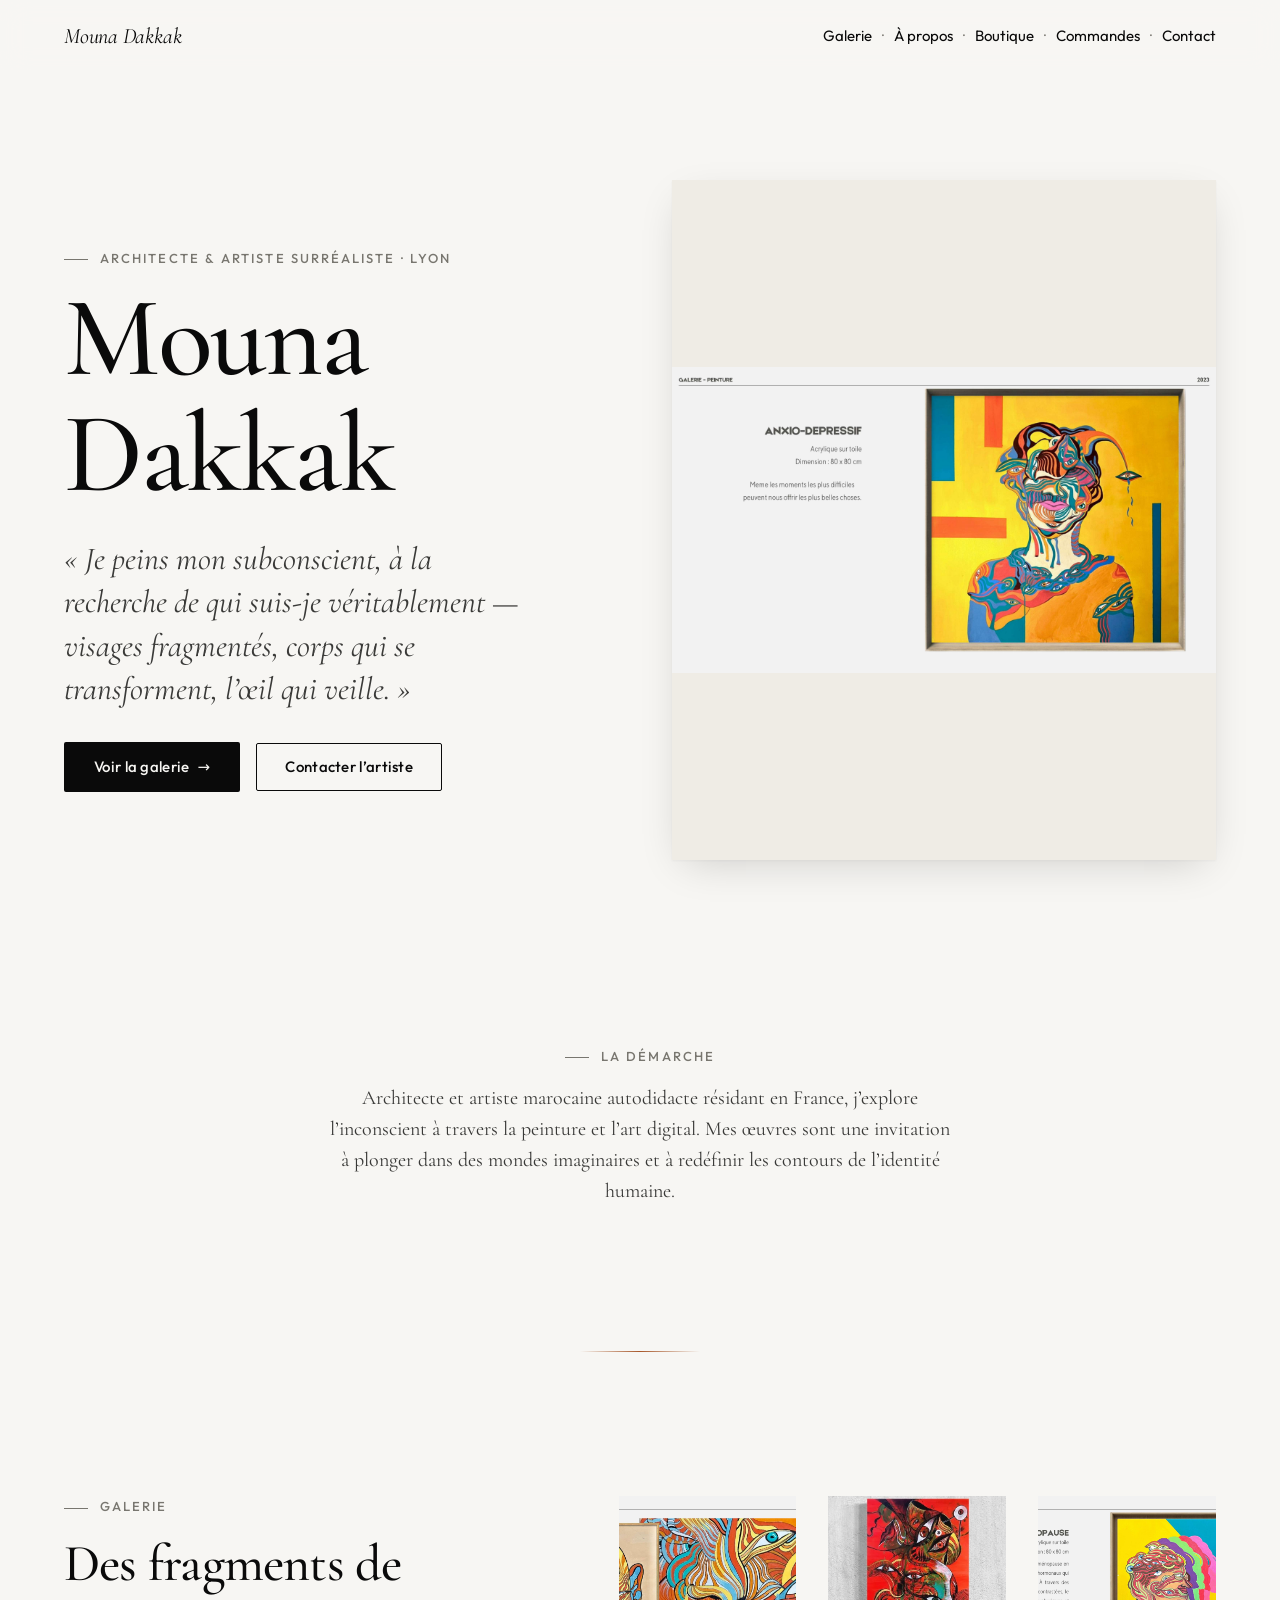
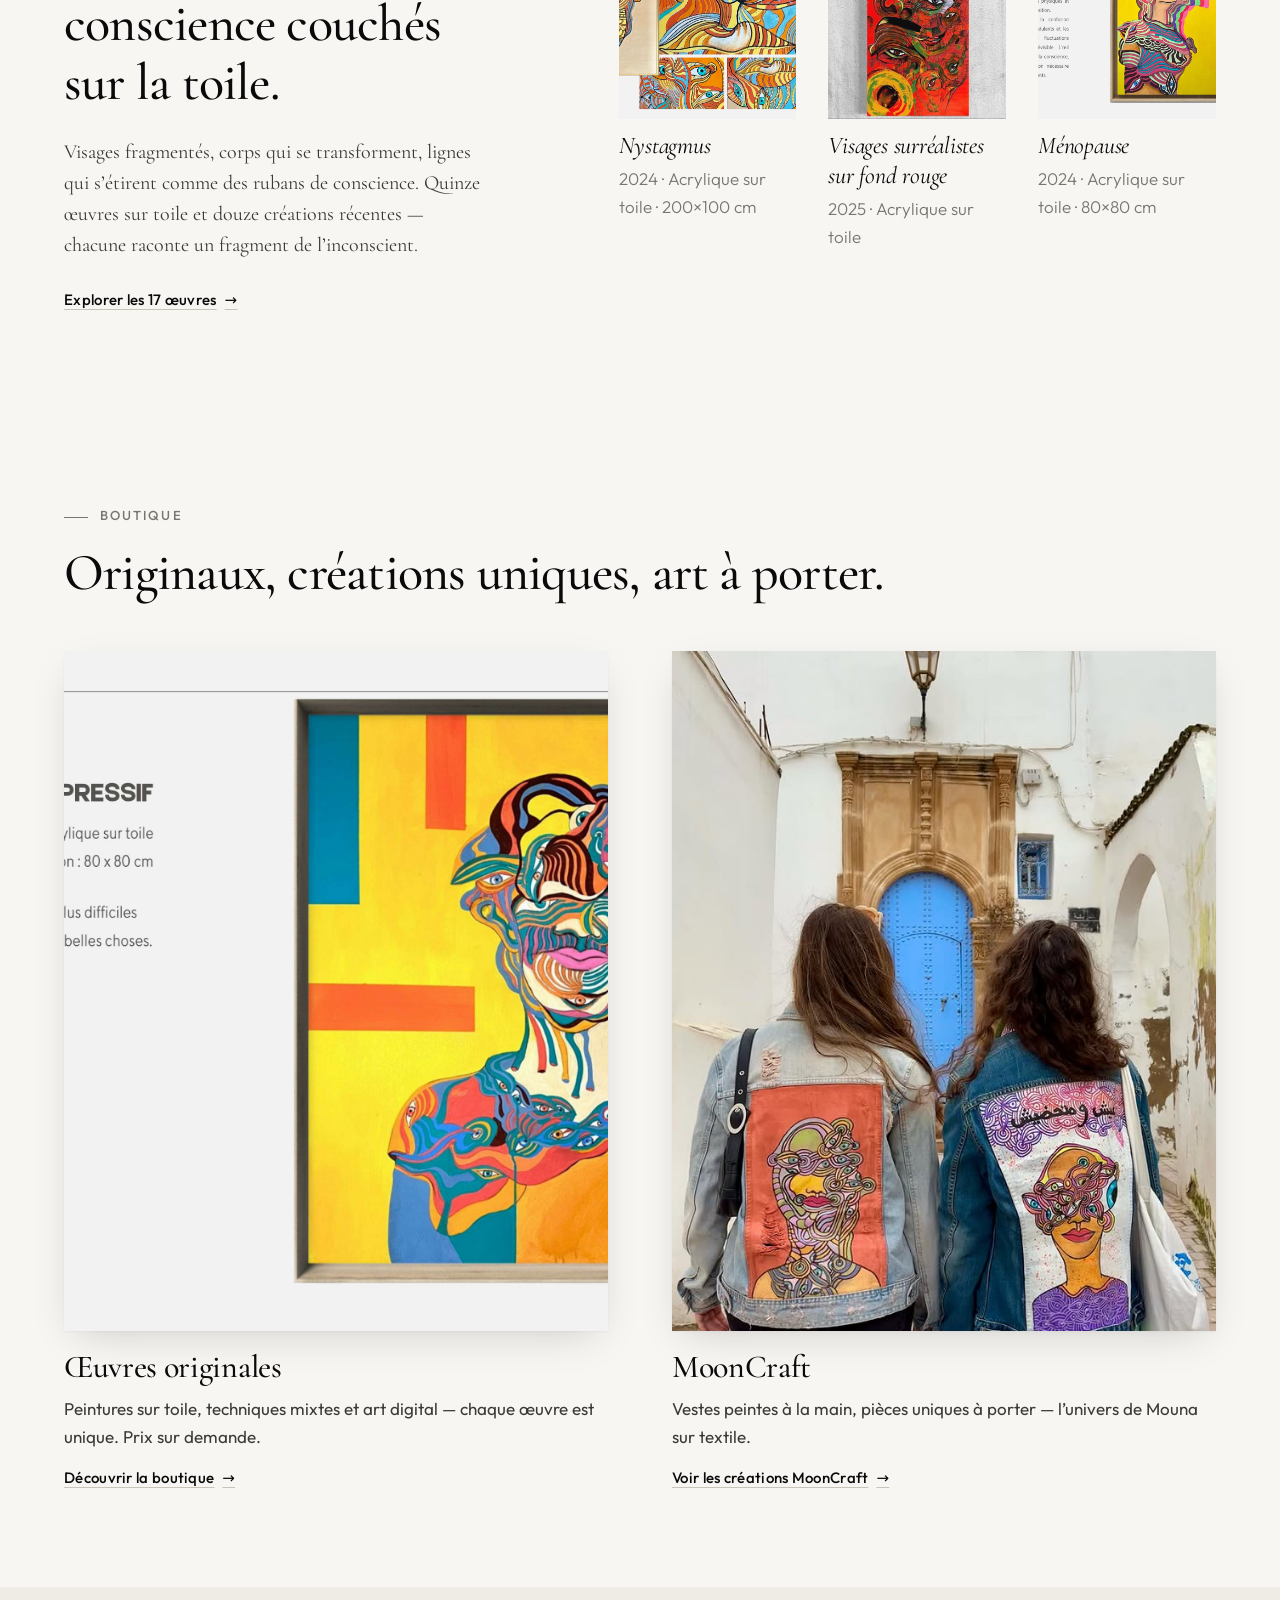
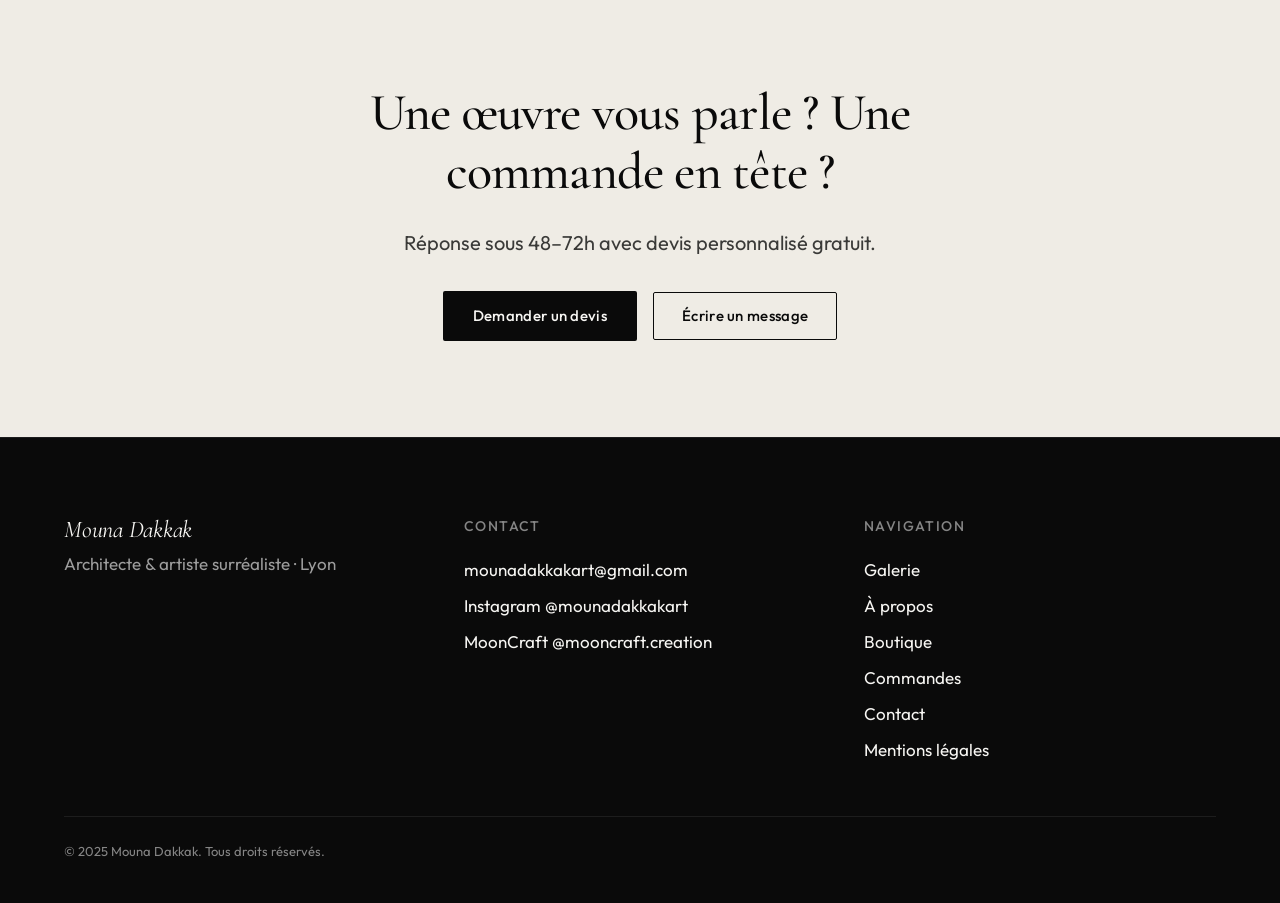
==== index.html @ 9ae45d08 "Publish Mouna Dakkak portfolio site (v2.1, QA-passed) Self-contained static site built by the agent " ====
<!DOCTYPE html>
<html lang="fr" class="js">
<head>
  <meta charset="UTF-8">
  <meta name="viewport" content="width=device-width, initial-scale=1.0">
  <title>Mouna Dakkak — Artiste Surréaliste | Portfolio Officiel</title>
  <meta name="description" content="Mouna Dakkak, architecte et artiste peintre surréaliste marocaine basée à Lyon. Œuvres sur toile, art digital, vestes peintes MoonCraft.">
  <link rel="canonical" href="https://mounadakkak.art/">
  <meta property="og:title" content="Mouna Dakkak — Artiste Surréaliste | Portfolio Officiel">
  <meta property="og:description" content="Architecte et artiste surréaliste. Peintures, art digital, vestes peintes à la main.">
  <meta property="og:image" content="https://mounadakkak.art/assets/img/img-002.jpg">
  <meta property="og:type" content="website">
  <meta name="twitter:card" content="summary_large_image">
  <link rel="preload" as="font" type="font/woff2" href="assets/fonts/cormorant-normal.woff2" crossorigin>
  <link rel="preload" as="font" type="font/woff2" href="assets/fonts/cormorant-italic.woff2" crossorigin>
  <link rel="preload" as="font" type="font/woff2" href="assets/fonts/outfit-normal.woff2" crossorigin>
  <link rel="icon" type="image/svg+xml" href="assets/img/favicon.svg">
  <link rel="stylesheet" href="assets/css/main.css">
  <script type="application/ld+json">
  {
    "@context": "https://schema.org",
    "@type": "Person",
    "name": "Mouna Dakkak",
    "alternateName": "منى دكاك",
    "jobTitle": "Architecte et artiste peintre surréaliste",
    "url": "https://mounadakkak.art",
    "email": "mounadakkakart@gmail.com",
    "image": "https://mounadakkak.art/assets/img/img-001.jpg",
    "sameAs": ["https://www.instagram.com/mounadakkakart/", "https://www.instagram.com/mooncraft.creation/"],
    "nationality": "Marocaine",
    "homeLocation": { "@type": "City", "name": "Lyon" }
  }
  </script>
</head>
<body>
  <a href="#main" class="skip-link">Aller au contenu principal</a>

  <header class="site-header" data-scrolled="false">
    <div class="header-inner">
      <div class="wordmark"><a href="index.html">Mouna Dakkak</a></div>
      <nav class="nav-desktop" aria-label="Principal">
        <ul>
          <li><a href="galerie.html">Galerie</a><span class="nav-sep">&middot;</span></li>
          <li><a href="a-propos.html">&Agrave; propos</a><span class="nav-sep">&middot;</span></li>
          <li><a href="boutique.html">Boutique</a><span class="nav-sep">&middot;</span></li>
          <li><a href="commandes.html">Commandes</a><span class="nav-sep">&middot;</span></li>
          <li><a href="contact.html">Contact</a></li>
        </ul>
      </nav>
      <button class="nav-toggle" aria-expanded="false" aria-controls="nav-mobile" aria-label="Menu de navigation">
        <span></span><span></span>
      </button>
    </div>
  </header>

  <div class="nav-mobile" id="nav-mobile" aria-hidden="true">
    <button class="nav-toggle nav-toggle--close" aria-expanded="true" aria-controls="nav-mobile" aria-label="Fermer le menu">
      <span></span><span></span>
    </button>
    <a href="galerie.html">Galerie</a>
    <a href="a-propos.html">&Agrave; propos</a>
    <a href="boutique.html">Boutique</a>
    <a href="commandes.html">Commandes</a>
    <a href="contact.html">Contact</a>
  </div>

  <main id="main">
    <!-- Hero -->
    <section class="page-hero hero-home" aria-labelledby="hero-title">
      <div class="page-hero__inner hero-split">
        <div data-reveal>
          <p class="eyebrow">Architecte &amp; artiste surr&eacute;aliste &middot; Lyon</p>
          <h1 class="h-display" id="hero-title">Mouna Dakkak</h1>
          <p class="lede">&laquo;&nbsp;Je peins mon subconscient, &agrave; la recherche de qui suis-je v&eacute;ritablement — visages fragment&eacute;s, corps qui se transforment, l&rsquo;&oelig;il qui veille.&nbsp;&raquo;</p>
          <div class="cta-row">
            <a href="galerie.html" class="btn btn--primary">Voir la galerie <span class="arrow">&rarr;</span></a>
            <a href="contact.html" class="btn btn--ghost">Contacter l&rsquo;artiste</a>
          </div>
        </div>
        <div data-reveal>
          <img src="assets/img/img-002.jpg" alt="Anxio-D&eacute;pressif, 2023, acrylique sur toile 80&times;80&nbsp;cm" class="page-hero__img" width="800" height="1000" fetchpriority="high">
        </div>
      </div>
    </section>

    <!-- Statement -->
    <section class="section section-centered text-center" aria-labelledby="statement-title" data-reveal>
      <p class="eyebrow">La d&eacute;marche</p>
      <p class="statement-text" id="statement-title">Architecte et artiste marocaine autodidacte r&eacute;sidant en France, j&rsquo;explore l&rsquo;inconscient &agrave; travers la peinture et l&rsquo;art digital. Mes &oelig;uvres sont une invitation &agrave; plonger dans des mondes imaginaires et &agrave; red&eacute;finir les contours de l&rsquo;identit&eacute; humaine.</p>
    </section>

    <hr class="rule--accent">

    <!-- Teaser Galerie -->
    <section class="section" aria-labelledby="teaser-title">
      <div class="section-inner teaser-gallery">
        <div data-reveal>
          <p class="eyebrow">Galerie</p>
          <h2 id="teaser-title">Des fragments de conscience couch&eacute;s sur la toile.</h2>
          <p class="mt-5 color-ink-soft" style="font-family:var(--font-serif);font-size:var(--fs-body-lg);line-height:1.55;">Visages fragment&eacute;s, corps qui se transforment, lignes qui s&rsquo;&eacute;tirent comme des rubans de conscience. Quinze &oelig;uvres sur toile et douze cr&eacute;ations r&eacute;centes — chacune raconte un fragment de l&rsquo;inconscient.</p>
          <p class="mt-5"><a href="galerie.html" class="btn btn--link">Explorer les 17 &oelig;uvres <span class="arrow">&rarr;</span></a></p>
        </div>
        <div data-reveal>
          <div class="grid-3">
            <figure class="artwork-card artwork-card--uniform">
              <a class="artwork-card__link" href="galerie.html?oeuvre=img-011" data-lightbox data-full="assets/img/img-011.jpg" data-title="Nystagmus" data-meta="2024 · Acrylique sur toile · 200×100 cm">
                <img src="assets/img/img-011.jpg" alt="Nystagmus, 2024, acrylique sur toile 200&times;100&nbsp;cm" width="800" height="400" loading="lazy" decoding="async">
              </a>
              <figcaption>
                <h3 class="artwork-card__title">Nystagmus</h3>
                <p class="artwork-card__meta">2024 &middot; Acrylique sur toile &middot; 200&times;100&nbsp;cm</p>
              </figcaption>
            </figure>
            <figure class="artwork-card artwork-card--uniform">
              <a class="artwork-card__link" href="galerie.html?oeuvre=ig-01" data-lightbox data-full="assets/img/ig-01.jpg" data-title="Visages surr&eacute;alistes sur fond rouge" data-meta="2025 · Acrylique sur toile">
                <img src="assets/img/ig-01.jpg" alt="Visages surr&eacute;alistes sur fond rouge, 2025, acrylique sur toile" width="800" height="1000" loading="lazy" decoding="async">
              </a>
              <figcaption>
                <h3 class="artwork-card__title">Visages surr&eacute;alistes sur fond rouge</h3>
                <p class="artwork-card__meta">2025 &middot; Acrylique sur toile</p>
              </figcaption>
            </figure>
            <figure class="artwork-card artwork-card--uniform">
              <a class="artwork-card__link" href="galerie.html?oeuvre=img-004" data-lightbox data-full="assets/img/img-004.jpg" data-title="M&eacute;nopause" data-meta="2024 · Acrylique sur toile · 80×80 cm">
                <img src="assets/img/img-004.jpg" alt="M&eacute;nopause, 2024, acrylique sur toile 80&times;80&nbsp;cm" width="800" height="1000" loading="lazy" decoding="async">
              </a>
              <figcaption>
                <h3 class="artwork-card__title">M&eacute;nopause</h3>
                <p class="artwork-card__meta">2024 &middot; Acrylique sur toile &middot; 80&times;80&nbsp;cm</p>
              </figcaption>
            </figure>
          </div>
        </div>
      </div>
    </section>

    <!-- Aperçu Boutique + MoonCraft -->
    <section class="section" aria-labelledby="apercu-title">
      <div class="section-inner">
        <p class="eyebrow" data-reveal>Boutique</p>
        <h2 id="apercu-title" class="mb-7" data-reveal>Originaux, cr&eacute;ations uniques, art &agrave; porter.</h2>
        <div class="apercu-grid" data-reveal>
          <div class="apercu-item">
            <img src="assets/img/img-002.jpg" alt="Anxio-D&eacute;pressif" width="800" height="1000" loading="lazy" decoding="async">
            <h3>&OElig;uvres originales</h3>
            <p>Peintures sur toile, techniques mixtes et art digital — chaque &oelig;uvre est unique. Prix sur demande.</p>
            <a href="boutique.html" class="btn btn--link">D&eacute;couvrir la boutique <span class="arrow">&rarr;</span></a>
          </div>
          <div class="apercu-item">
            <img src="assets/img/ig-11.jpg" alt="Cr&eacute;ation MoonCraft" width="800" height="1000" loading="lazy" decoding="async">
            <h3>MoonCraft</h3>
            <p>Vestes peintes &agrave; la main, pi&egrave;ces uniques &agrave; porter — l&rsquo;univers de Mouna sur textile.</p>
            <a href="boutique.html#mooncraft" class="btn btn--link">Voir les cr&eacute;ations MoonCraft <span class="arrow">&rarr;</span></a>
          </div>
        </div>
      </div>
    </section>

    <!-- Bloc contact / commande -->
    <section class="section section--alt text-center" aria-labelledby="cta-title" data-reveal>
      <div class="section-centered">
        <h2 id="cta-title">Une &oelig;uvre vous parle&nbsp;? Une commande en t&ecirc;te&nbsp;?</h2>
        <p class="mt-5" style="font-size:var(--fs-body-lg);color:var(--color-ink-soft);">R&eacute;ponse sous 48–72h avec devis personnalis&eacute; gratuit.</p>
        <div class="cta-row mt-6" style="justify-content:center;">
          <a href="commandes.html" class="btn btn--primary">Demander un devis</a>
          <a href="contact.html#form" class="btn btn--ghost">&Eacute;crire un message</a>
        </div>
      </div>
    </section>
  </main>

  <footer class="site-footer">
    <div class="footer-grid">
      <div class="footer-brand">
        <span class="wordmark">Mouna Dakkak</span>
        <p>Architecte &amp; artiste surr&eacute;aliste &middot; Lyon</p>
      </div>
      <div class="footer-contact">
        <h4>Contact</h4>
        <a href="mailto:mounadakkakart@gmail.com">mounadakkakart@gmail.com</a>
        <a href="https://www.instagram.com/mounadakkakart/" rel="noopener" target="_blank">Instagram @mounadakkakart</a>
        <a href="https://www.instagram.com/mooncraft.creation/" rel="noopener" target="_blank">MoonCraft @mooncraft.creation</a>
      </div>
      <div class="footer-nav">
        <h4>Navigation</h4>
        <a href="galerie.html">Galerie</a>
        <a href="a-propos.html">&Agrave; propos</a>
        <a href="boutique.html">Boutique</a>
        <a href="commandes.html">Commandes</a>
        <a href="contact.html">Contact</a>
        <a href="#">Mentions l&eacute;gales</a>
      </div>
    </div>
    <div class="footer-bottom">&copy; 2025 Mouna Dakkak. Tous droits r&eacute;serv&eacute;s.</div>
  </footer>

  <script src="assets/js/site.js"></script>
</body>
</html>
---- assets/css/main.css ----
/* ===== FONTS (self-hosted, zero CDN) ===== */
@font-face {
  font-family: "Cormorant Garamond";
  src: url("../fonts/cormorant-normal.woff2") format("woff2");
  font-weight: 400 600; font-style: normal; font-display: swap;
}
@font-face {
  font-family: "Cormorant Garamond";
  src: url("../fonts/cormorant-italic.woff2") format("woff2");
  font-weight: 400; font-style: italic; font-display: swap;
}
@font-face {
  font-family: "Outfit";
  src: url("../fonts/outfit-normal.woff2") format("woff2");
  font-weight: 300 500; font-style: normal; font-display: swap;
}

/* ===== DESIGN TOKENS ===== */
:root {
  /* Palette */
  --color-canvas: #f7f6f3;
  --color-canvas-deep: #efece5;
  --color-canvas-pure: #ffffff;
  --color-ink: #0a0a0a;
  --color-ink-soft: #3a3a38;
  --color-ink-muted: #78766f;
  --color-hairline: #e2dfd9;
  --color-hairline-strong: #c9c4b8;
  --color-accent: #a8582a;
  --color-accent-deep: #7a3d1a;
  --color-signal-eye: #1e3a5f;
  --color-error: #c1121f;
  --color-focus: #a8582a;

  /* Typography */
  --font-serif: "Cormorant Garamond", "Playfair Display", Georgia, "Times New Roman", serif;
  --font-sans: "Outfit", Inter, ui-sans-serif, system-ui, -apple-system, "Segoe UI", sans-serif;

  --fs-eyebrow: clamp(11px, 0.72vw + 9px, 13px);
  --fs-body: clamp(15px, 0.4vw + 14px, 17px);
  --fs-body-lg: clamp(17px, 0.6vw + 15px, 20px);
  --fs-h4: clamp(20px, 1vw + 16px, 24px);
  --fs-h3: clamp(24px, 1.4vw + 20px, 32px);
  --fs-h2: clamp(32px, 2.4vw + 22px, 52px);
  --fs-h1: clamp(44px, 5vw + 24px, 96px);
  --fs-display: clamp(56px, 7vw + 24px, 128px);

  /* Spacing (4pt scale) */
  --space-1: 4px;
  --space-2: 8px;
  --space-3: 12px;
  --space-4: 16px;
  --space-5: 24px;
  --space-6: 32px;
  --space-7: 48px;
  --space-8: 64px;
  --space-9: 96px;
  --space-10: 128px;
  --space-11: 160px;

  --gutter: clamp(20px, 5vw, 96px);
  --measure: 68ch;
  --grid-max: 1440px;

  /* Radii / shadows */
  --radius-none: 0;
  --radius-sm: 2px;
  --radius-pill: 999px;
  --shadow-frame: 0 1px 2px rgba(10,10,10,0.04), 0 12px 40px -12px rgba(10,10,10,0.18);
  --shadow-frame-deep: 0 2px 4px rgba(10,10,10,0.06), 0 32px 80px -20px rgba(10,10,10,0.28);
  --hairline: 1px solid var(--color-hairline);

  /* Motion */
  --motion-fast: 180ms cubic-bezier(0.4, 0, 0.2, 1);
  --motion-med: 320ms cubic-bezier(0.32, 0.72, 0.24, 1);
  --motion-slow: 720ms cubic-bezier(0.19, 1, 0.22, 1);

  /* Breakpoints (reference, used in @media) */
  --bp-sm: 480px;
  --bp-md: 720px;
  --bp-lg: 1024px;
  --bp-xl: 1280px;
  --bp-xxl: 1600px;
}

/* ===== RESET ===== */
*, *::before, *::after { box-sizing: border-box; margin: 0; padding: 0; }
html { scroll-behavior: smooth; -webkit-text-size-adjust: 100%; }
body {
  font-family: var(--font-sans);
  font-size: var(--fs-body);
  font-weight: 400;
  line-height: 1.65;
  color: var(--color-ink);
  background: var(--color-canvas);
  -webkit-font-smoothing: antialiased;
}
img { display: block; max-width: 100%; height: auto; background: var(--color-canvas-deep); }
a { color: inherit; text-decoration: none; }
ul, ol { list-style: none; }
button { font: inherit; color: inherit; cursor: pointer; border: none; background: none; }
input, textarea, select { font: inherit; color: inherit; }

/* ===== SKIP LINK ===== */
.skip-link {
  position: absolute; top: 0; left: 0; z-index: 10000;
  padding: 12px 20px; background: var(--color-ink); color: var(--color-canvas);
  font-family: var(--font-sans); font-size: var(--fs-body); font-weight: 500;
  border-radius: 0 0 var(--radius-sm) 0;
  transform: translateY(-100%); transition: transform var(--motion-fast);
}
.skip-link:focus { transform: translateY(0); outline: 2px solid var(--color-focus); outline-offset: 3px; }

/* ===== FOCUS ===== */
:focus-visible { outline: 2px solid var(--color-focus); outline-offset: 3px; }

/* ===== HEADER ===== */
.site-header {
  position: sticky; top: 0; z-index: 1000;
  height: 60px;
  background: rgba(247, 246, 243, 0.88);
  backdrop-filter: blur(14px) saturate(1.05);
  -webkit-backdrop-filter: blur(14px) saturate(1.05);
  transition: border-color var(--motion-fast);
}
.site-header[data-scrolled="true"] { border-bottom: 1px solid var(--color-hairline); }

.header-inner {
  display: flex; align-items: center; justify-content: space-between;
  height: 100%; max-width: var(--grid-max); margin: 0 auto; padding: 0 var(--gutter);
}
.wordmark {
  font-family: var(--font-serif); font-size: 22px; font-weight: 500; font-style: italic;
  letter-spacing: -0.01em; color: var(--color-ink); line-height: 1;
}
.wordmark a { color: inherit; text-decoration: none; }

/* Nav desktop */
.nav-desktop { display: none; }
.nav-desktop ul { display: flex; align-items: center; gap: 0; }
.nav-desktop li { display: flex; align-items: center; }
.nav-desktop a {
  font-family: var(--font-sans); font-size: 15px; font-weight: 400;
  color: var(--color-ink); text-decoration: none;
  padding: 4px 0; transition: all var(--motion-fast);
}
.nav-desktop a:hover { text-decoration: underline; text-decoration-thickness: 1px; text-underline-offset: 6px; }
.nav-desktop a[aria-current="page"] {
  text-decoration: underline; text-decoration-thickness: 1px;
  text-underline-offset: 6px; text-decoration-color: var(--color-accent);
}
.nav-sep {
  color: var(--color-ink-muted); font-size: 14px; margin: 0 10px;
  user-select: none; pointer-events: none;
}

/* Nav toggle (mobile) */
.nav-toggle {
  display: flex; flex-direction: column; justify-content: center; gap: 5px;
  width: 32px; height: 32px; padding: 0; z-index: 2001; position: relative;
}
.nav-toggle span {
  display: block; width: 20px; height: 1.5px; background: var(--color-ink);
  transition: transform var(--motion-med), opacity var(--motion-med);
  margin: 0 auto;
}
.nav-toggle[aria-expanded="true"] span:nth-child(1) { transform: translateY(6.5px) rotate(45deg); }
.nav-toggle[aria-expanded="true"] span:nth-child(2) { opacity: 0; }

/* Mobile drawer */
.nav-mobile {
  display: none; position: fixed; inset: 0; z-index: 2000;
  background: var(--color-canvas);
  flex-direction: column; justify-content: center; align-items: center; gap: 20px;
}
.nav-mobile.is-open { display: flex; }
.nav-mobile a {
  font-family: var(--font-serif); font-size: 32px; font-weight: 500;
  color: var(--color-ink); text-decoration: none;
}
.nav-mobile a[aria-current="page"] { text-decoration: underline; text-underline-offset: 10px; text-decoration-color: var(--color-accent); }
.nav-mobile .nav-toggle--close {
  position: absolute; top: 14px; right: var(--gutter);
}

/* ===== MAIN ===== */
main { display: block; }

/* ===== SECTION UTILITIES ===== */
.section { padding: var(--space-9) var(--gutter); }
.section--alt { background: var(--color-canvas-deep); }
.section-inner { max-width: var(--grid-max); margin: 0 auto; }
.section-centered { max-width: var(--measure); margin: 0 auto; text-align: center; }

/* ===== EYEBROW ===== */
.eyebrow {
  font-family: var(--font-sans); font-size: var(--fs-eyebrow); font-weight: 500;
  text-transform: uppercase; letter-spacing: 0.16em; color: var(--color-ink-muted);
  margin-bottom: var(--space-4);
}
.eyebrow::before {
  content: ""; display: inline-block; width: 24px; height: 0;
  border-top: 1px solid currentColor; margin-right: 12px; vertical-align: middle;
}

/* ===== HEADINGS ===== */
.h1, .page-hero h1 {
  font-family: var(--font-serif); font-weight: 500; font-size: var(--fs-h1);
  line-height: 1.05; letter-spacing: -0.02em; color: var(--color-ink);
}
.h2, h2 {
  font-family: var(--font-serif); font-weight: 500; font-size: var(--fs-h2);
  line-height: 1.15; letter-spacing: -0.015em; color: var(--color-ink);
}
.h3, h3 {
  font-family: var(--font-serif); font-weight: 500; font-size: var(--fs-h3);
  line-height: 1.25; letter-spacing: -0.01em; color: var(--color-ink);
}
.h4, h4 {
  font-family: var(--font-serif); font-weight: 500; font-size: var(--fs-h4);
  line-height: 1.25; color: var(--color-ink);
}
.lede {
  font-family: var(--font-serif); font-weight: 400; font-style: italic;
  font-size: var(--fs-h3); line-height: 1.35; color: var(--color-ink-soft);
  max-width: 34ch;
}

/* ===== BUTTONS ===== */
.btn {
  display: inline-flex; align-items: center; gap: 8px;
  font-family: var(--font-sans); font-size: 15px; font-weight: 500;
  letter-spacing: 0.02em; padding: 14px 28px; border-radius: var(--radius-sm);
  transition: all var(--motion-fast); text-decoration: none;
  cursor: pointer; line-height: 1.2;
}
.btn--primary {
  background: var(--color-ink); color: var(--color-canvas); border: 2px solid var(--color-ink);
}
.btn--primary:hover { background: var(--color-accent-deep); border-color: var(--color-accent-deep); }
.btn--primary:focus-visible { outline: 2px solid var(--color-focus); outline-offset: 3px; }

.btn--ghost {
  background: transparent; color: var(--color-ink); border: 1px solid var(--color-ink);
}
.btn--ghost:hover { background: var(--color-ink); color: var(--color-canvas); }

.btn--link {
  background: none; border: none; padding: 4px 0; letter-spacing: 0.02em;
  text-decoration: underline; text-decoration-thickness: 1px; text-underline-offset: 4px;
  text-decoration-color: var(--color-hairline-strong);
  transition: text-decoration-color var(--motion-fast);
}
.btn--link:hover { text-decoration-color: var(--color-ink); }
.btn--link .arrow { display: inline-block; transition: transform var(--motion-fast); }
.btn--link:hover .arrow { transform: translateX(3px); }

.cta-row { display: flex; flex-wrap: wrap; gap: var(--space-4); align-items: center; }

/* ===== HERO ===== */
.page-hero {
  padding: clamp(96px, 12vh, 200px) var(--gutter) clamp(80px, 10vh, 160px);
}
.page-hero__inner {
  max-width: var(--grid-max); margin: 0 auto;
}
.page-hero .eyebrow { margin-bottom: var(--space-3); }
.page-hero .lede { margin: var(--space-5) 0 var(--space-6); }
.page-hero__img {
  width: 100%; aspect-ratio: 4/5; object-fit: contain;
  background: var(--color-canvas-deep); box-shadow: var(--shadow-frame);
}

/* Hero home specific */
.hero-home .h-display {
  font-family: var(--font-serif); font-weight: 500; font-size: var(--fs-display);
  line-height: 1.02; letter-spacing: -0.02em; color: var(--color-ink);
}

/* ===== STATEMENT ===== */
.statement-text {
  font-family: var(--font-serif); font-size: var(--fs-body-lg); font-weight: 400;
  line-height: 1.55; color: var(--color-ink-soft);
}

/* ===== RULE ACCENT ===== */
.rule--accent {
  border: 0; height: 1px;
  background: linear-gradient(to right, transparent, var(--color-accent) 50%, transparent);
  max-width: 120px; margin: var(--space-7) auto;
}

/* ===== ARTWORK CARD ===== */
.artwork-card { break-inside: avoid; margin-bottom: var(--space-5); }
.artwork-card__link { display: block; overflow: hidden; }
.artwork-card img {
  width: 100%; height: auto; display: block;
  background: var(--color-canvas-deep);
  transition: transform var(--motion-med), box-shadow var(--motion-med);
}
.artwork-card__link:hover img,
.artwork-card__link:focus-visible img {
  transform: scale(1.015); box-shadow: var(--shadow-frame);
}
.artwork-card__title {
  font-family: var(--font-serif); font-size: var(--fs-h4); font-weight: 500; font-style: italic;
  color: var(--color-ink); margin-top: var(--space-3);
}
.artwork-card__meta {
  font-family: var(--font-sans); font-size: var(--fs-body); font-weight: 300;
  color: var(--color-ink-muted); margin-top: var(--space-1);
}

/* Card uniform ratio variant */
.artwork-card--uniform img { aspect-ratio: 4/5; object-fit: cover; }

/* Card with overlay caption */
.artwork-card__overlay-caption {
  position: absolute; bottom: 0; left: 0;
  font-family: var(--font-sans); font-size: 12px; color: var(--color-canvas);
  background: rgba(10,10,10,0.6); padding: 4px 8px;
}
.artwork-card__link { position: relative; }

/* ===== GRID LAYOUTS ===== */
.grid-2 { display: grid; grid-template-columns: 1fr; gap: var(--space-6); }
.grid-3 { display: grid; grid-template-columns: 1fr; gap: var(--space-6); }
.grid-4 { display: grid; grid-template-columns: 1fr; gap: var(--space-5); }

/* Masonry fallback (flex columns) */
.masonry { columns: 1; column-gap: clamp(16px, 2vw, 32px); }
.masonry .artwork-card { break-inside: avoid; }

/* ===== LIGHTBOX ===== */
.lightbox {
  display: none; position: fixed; inset: 0; z-index: 5000;
  background: rgba(10,10,10,0.94); backdrop-filter: blur(24px);
  -webkit-backdrop-filter: blur(24px);
  justify-content: center; align-items: center;
}
.lightbox.is-open { display: flex; }
.lightbox__media {
  max-width: min(92vw, 1400px); max-height: 88vh;
  box-shadow: var(--shadow-frame-deep); background: var(--color-canvas-pure);
  object-fit: contain;
}
.lightbox__close, .lightbox__prev, .lightbox__next {
  position: absolute; z-index: 5001;
  color: var(--color-canvas); font-size: 32px; font-weight: 300;
  width: 48px; height: 48px; display: flex; align-items: center; justify-content: center;
  cursor: pointer; transition: opacity var(--motion-fast);
}
.lightbox__close:hover, .lightbox__prev:hover, .lightbox__next:hover { opacity: 0.7; }
.lightbox__close { top: 20px; right: 20px; font-size: 36px; }
.lightbox__prev { left: 16px; top: 50%; transform: translateY(-50%); }
.lightbox__next { right: 16px; top: 50%; transform: translateY(-50%); }
.lightbox__caption {
  position: absolute; bottom: 24px; left: 50%; transform: translateX(-50%);
  text-align: center; color: var(--color-canvas);
}
.lightbox__caption-title {
  font-family: var(--font-serif); font-size: var(--fs-h4); font-style: italic; font-weight: 500;
}
.lightbox__caption-meta {
  font-family: var(--font-sans); font-size: var(--fs-body); font-weight: 300;
  color: rgba(255,255,255,0.6); margin-top: 4px;
}

/* ===== HEADER (DESKTOP) ===== */
@media (min-width: 720px) {
  .nav-toggle { display: none; }
  .nav-desktop { display: block; }
  .site-header { height: 72px; }
}

/* ===== RESPONSIVE GRIDS ===== */
@media (min-width: 560px) {
  .masonry { columns: 2; }
  .grid-2 { grid-template-columns: 1fr 1fr; }
  .grid-3 { grid-template-columns: 1fr 1fr; }
  .grid-4 { grid-template-columns: 1fr 1fr; }
}
@media (min-width: 900px) {
  .masonry { columns: 3; }
  .grid-3 { grid-template-columns: 1fr 1fr 1fr; }
  .grid-4 { grid-template-columns: 1fr 1fr 1fr; }
}
@media (min-width: 1280px) {
  .masonry { columns: 4; }
  .grid-4 { grid-template-columns: 1fr 1fr 1fr 1fr; }
}

/* ===== HERO LAYOUT DESKTOP ===== */
@media (min-width: 720px) {
  .hero-split {
    display: grid; grid-template-columns: 1fr 1fr; gap: var(--space-8);
    align-items: center;
  }
}
@media (min-width: 1024px) {
  .hero-split { grid-template-columns: 6fr 6fr; }
}

/* ===== PAGE HERO DESKTOP ===== */
.page-hero--split .page-hero__inner {
  display: grid; grid-template-columns: 1fr; gap: var(--space-8); align-items: center;
}
@media (min-width: 720px) {
  .page-hero--split .page-hero__inner { grid-template-columns: 1fr 1fr; }
}
@media (min-width: 1024px) {
  .page-hero--split .page-hero__inner { grid-template-columns: 5fr 7fr; }
}
.page-hero--split-reverse .page-hero__inner {
  display: grid; grid-template-columns: 1fr; gap: var(--space-8); align-items: center;
}
@media (min-width: 720px) {
  .page-hero--split-reverse .page-hero__inner { grid-template-columns: 1fr 1fr; }
}
@media (min-width: 1024px) {
  .page-hero--split-reverse .page-hero__inner { grid-template-columns: 7fr 5fr; }
}

/* ===== TWO-COLUMN SECTION ===== */
.two-col {
  display: grid; grid-template-columns: 1fr; gap: var(--space-8); align-items: start;
}
@media (min-width: 1024px) {
  .two-col { grid-template-columns: 1fr 1fr; }
  .two-col--asym { grid-template-columns: 5fr 7fr; }
}

/* ===== TEASER GALLERY ===== */
@media (min-width: 1024px) {
  .teaser-gallery { display: grid; grid-template-columns: 5fr 7fr; gap: var(--space-10); align-items: start; }
}

/* ===== FOOTER ===== */
.site-footer {
  background: var(--color-ink); color: var(--color-gallery-offwhite);
  border-top: 1px solid rgba(255,255,255,0.08);
  padding: 80px var(--gutter) 40px;
}
.footer-grid {
  display: grid; grid-template-columns: 1fr; gap: var(--space-7);
  max-width: var(--grid-max); margin: 0 auto;
}
@media (min-width: 720px) {
  .footer-grid { grid-template-columns: 1fr 1fr 1fr; }
}
.footer-brand .wordmark {
  font-family: var(--font-serif); font-size: 24px; font-weight: 500; font-style: italic;
  color: var(--color-canvas); display: block; margin-bottom: var(--space-2);
}
.footer-brand p { font-size: var(--fs-body); color: rgba(255,255,255,0.6); }
.footer-contact h4, .footer-nav h4 {
  font-family: var(--font-sans); font-size: 14px; font-weight: 500; text-transform: uppercase;
  letter-spacing: 0.1em; color: rgba(255,255,255,0.5); margin-bottom: var(--space-4);
}
.footer-contact a, .footer-nav a {
  display: block; color: var(--color-canvas); font-size: var(--fs-body);
  padding: 4px 0; transition: opacity var(--motion-fast);
}
.footer-contact a:hover, .footer-nav a:hover { opacity: 0.7; }
.footer-bottom {
  max-width: var(--grid-max); margin: var(--space-7) auto 0;
  padding-top: var(--space-5);
  border-top: 1px solid rgba(255,255,255,0.08);
  font-family: var(--font-sans); font-size: 13px; color: rgba(255,255,255,0.5);
}

/* ===== FORMS ===== */
.form { display: flex; flex-direction: column; gap: var(--space-5); }
.form-field { display: flex; flex-direction: column; gap: 6px; }
.form-field label {
  font-family: var(--font-sans); font-size: var(--fs-body); font-weight: 500; color: var(--color-ink);
}
.form-field label .required { color: var(--color-accent); }
.form-field input, .form-field textarea, .form-field select {
  background: var(--color-canvas-pure); border: 1px solid var(--color-hairline-strong);
  border-radius: var(--radius-sm); padding: 12px 14px;
  font-family: var(--font-sans); font-size: var(--fs-body); font-weight: 400;
  color: var(--color-ink); transition: border-color var(--motion-fast);
  width: 100%;
}
.form-field input:focus, .form-field textarea:focus, .form-field select:focus {
  outline: none; border-color: var(--color-ink);
  box-shadow: 0 0 0 2px rgba(168,88,42,0.25);
}
.form-field textarea { min-height: 160px; resize: vertical; }
.form-field [aria-invalid="true"] { border-color: var(--color-error); }
.form-error-summary {
  font-family: var(--font-sans); font-size: 14px; font-weight: 500; color: var(--color-error);
  background: rgba(193,18,31,0.06); border: 1px solid var(--color-error);
  border-radius: 6px; padding: var(--space-3) var(--space-4); margin-bottom: var(--space-5);
  display: none;
}
.field-error {
  font-family: var(--font-sans); font-size: 13px; font-weight: 400; color: var(--color-error);
  display: none;
}
.form-field [aria-invalid="true"] + .field-error { display: block; }
.form-help {
  font-family: var(--font-sans); font-size: 13px; font-weight: 400; color: var(--color-ink-muted);
}
.form-note {
  font-family: var(--font-sans); font-size: var(--fs-body); font-weight: 300;
  color: var(--color-ink-muted); margin-top: var(--space-3);
}
.form-actions { display: flex; gap: var(--space-4); flex-wrap: wrap; }

/* Radio group */
.radio-group { display: flex; flex-direction: column; gap: var(--space-3); }
.radio-group label { display: flex; align-items: center; gap: var(--space-2); font-weight: 400; cursor: pointer; }
.radio-group input[type="radio"] { width: auto; accent-color: var(--color-accent); }

/* Checkbox */
.checkbox-label { display: flex; align-items: flex-start; gap: var(--space-3); font-weight: 400 !important; cursor: pointer; }
.checkbox-label input[type="checkbox"] { width: auto; margin-top: 2px; accent-color: var(--color-accent); }

/* Select */
.form-field select { appearance: none; background-image: url("data:image/svg+xml,%3Csvg xmlns='http://www.w3.org/2000/svg' width='12' height='8' fill='none'%3E%3Cpath d='M1 1.5l5 5 5-5' stroke='%230a0a0a' stroke-width='1.5'/%3E%3C/svg%3E"); background-repeat: no-repeat; background-position: right 14px center; padding-right: 36px; }

/* ===== FILTER CHIPS ===== */
.filter-bar {
  display: flex; gap: 8px; overflow-x: auto; scroll-snap-type: x mandatory;
  padding-bottom: var(--space-4); margin-bottom: var(--space-6);
  -webkit-overflow-scrolling: touch;
}
.filter-chip {
  flex-shrink: 0; scroll-snap-align: start;
  font-family: var(--font-sans); font-size: 14px; font-weight: 400;
  padding: 6px 14px; border: 1px solid var(--color-hairline-strong);
  border-radius: var(--radius-pill); color: var(--color-ink);
  background: transparent; cursor: pointer; transition: all var(--motion-fast);
  white-space: nowrap;
}
.filter-chip:hover { border-color: var(--color-ink); }
.filter-chip.is-active { background: var(--color-ink); color: var(--color-canvas); border-color: var(--color-ink); }

/* ===== NUMBERED STEPS ===== */
.steps-grid {
  display: grid; grid-template-columns: 1fr; gap: var(--space-7);
}
@media (min-width: 720px) {
  .steps-grid { grid-template-columns: 1fr 1fr; }
}
@media (min-width: 1024px) {
  .steps-grid { grid-template-columns: 1fr 1fr 1fr 1fr; }
}
.step-item {}
.step-num {
  font-family: var(--font-serif); font-size: 60px; font-weight: 500; font-style: italic;
  color: var(--color-accent); line-height: 1; margin-bottom: var(--space-3);
}
.step-title { font-family: var(--font-serif); font-size: var(--fs-h4); font-weight: 500; color: var(--color-ink); margin-bottom: var(--space-2); }
.step-text { font-family: var(--font-sans); font-size: var(--fs-body); font-weight: 400; color: var(--color-ink-soft); }

/* ===== REASSURANCE ===== */
.reassurance-grid {
  display: grid; grid-template-columns: 1fr; gap: var(--space-6);
}
@media (min-width: 560px) {
  .reassurance-grid { grid-template-columns: 1fr 1fr 1fr; }
}
.reassurance-item { text-align: center; }
.reassurance-item svg { margin-bottom: var(--space-3); }
.reassurance-item h4 {
  font-family: var(--font-sans); font-size: var(--fs-body); font-weight: 500; color: var(--color-ink); margin-bottom: var(--space-1);
}
.reassurance-item p {
  font-family: var(--font-sans); font-size: var(--fs-body); font-weight: 300; color: var(--color-ink-muted);
}

/* ===== CONTACT CHANNELS ===== */
.contact-channels { display: flex; flex-direction: column; gap: var(--space-6); }
.contact-channel__label {
  font-family: var(--font-sans); font-size: var(--fs-eyebrow); font-weight: 500;
  text-transform: uppercase; letter-spacing: 0.16em; color: var(--color-ink-muted);
  margin-bottom: var(--space-1);
}
.contact-channel__value {
  font-family: var(--font-serif); font-size: var(--fs-h3); font-weight: 400; font-style: italic;
  color: var(--color-ink); word-break: break-word;
}
.contact-channel__value a { color: inherit; text-decoration: underline; text-underline-offset: 4px; text-decoration-color: var(--color-hairline-strong); }
.contact-channel__value a:hover { text-decoration-color: var(--color-ink); }

/* ===== BLOCKQUOTE ===== */
.blockquote-section { background: var(--color-canvas-deep); padding: var(--space-9) var(--gutter); text-align: center; }
.blockquote-section blockquote {
  max-width: 44ch; margin: 0 auto;
  font-family: var(--font-serif); font-size: var(--fs-h2); font-weight: 500; font-style: italic;
  line-height: 1.2; color: var(--color-ink);
}
.blockquote-section .blockquote-attribution {
  font-family: var(--font-serif); font-size: var(--fs-h4); font-weight: 400;
  color: var(--color-ink-soft); margin-top: var(--space-5);
}

/* ===== BIOGRAPHY ===== */
.bio-text { max-width: var(--measure); margin: 0 auto; }
.bio-text p {
  font-family: var(--font-serif); font-size: var(--fs-body-lg); font-weight: 400;
  line-height: 1.6; margin-bottom: var(--space-6); color: var(--color-ink-soft);
}
.bio-text p:first-child::first-letter {
  font-family: var(--font-serif); font-size: 5em; font-weight: 500; float: left;
  line-height: 0.9; margin-right: 8px; color: var(--color-ink);
}
.bio-img {
  width: 100%; max-width: var(--measure); margin: var(--space-7) auto;
  box-shadow: var(--shadow-frame); height: auto;
}
.bio-img-caption {
  font-family: var(--font-sans); font-size: 13px; font-weight: 300;
  color: var(--color-ink-muted); text-align: center; margin-top: var(--space-2);
}

/* ===== THEMES GRID ===== */
.themes-grid {
  display: grid; grid-template-columns: 1fr; gap: var(--space-6);
}
@media (min-width: 560px) { .themes-grid { grid-template-columns: 1fr 1fr; } }
@media (min-width: 900px) { .themes-grid { grid-template-columns: 1fr 1fr 1fr; } }
.theme-item h3 { margin-bottom: var(--space-2); }
.theme-item p { font-family: var(--font-sans); font-size: var(--fs-body); color: var(--color-ink-soft); line-height: 1.55; }

/* ===== SHOP CARD ===== */
.shop-card { text-align: left; }
.shop-card img { aspect-ratio: 4/5; object-fit: cover; width: 100%; }
.shop-card .btn--link { margin-top: var(--space-3); display: inline-flex; }

/* ===== APERCU BOUTIQUE ===== */
.apercu-grid {
  display: grid; grid-template-columns: 1fr; gap: var(--space-8);
}
@media (min-width: 560px) {
  .apercu-grid { grid-template-columns: 1fr 1fr; }
}
.apercu-item img { width: 100%; aspect-ratio: 4/5; object-fit: cover; box-shadow: var(--shadow-frame); }
.apercu-item h3 { margin-top: var(--space-4); }
.apercu-item p { font-family: var(--font-sans); font-size: var(--fs-body); color: var(--color-ink-soft); margin: var(--space-2) 0 var(--space-3); }

/* ===== CAROUSEL ===== */
.carousel {
  display: flex; gap: var(--space-4); overflow-x: auto; scroll-snap-type: x mandatory;
  -webkit-overflow-scrolling: touch; padding-bottom: var(--space-4);
}
.carousel img {
  scroll-snap-align: start; flex-shrink: 0; width: 280px; height: auto;
  aspect-ratio: 4/5; object-fit: cover; background: var(--color-canvas-deep);
}
@media (min-width: 900px) {
  .carousel { display: grid; grid-template-columns: repeat(4, 1fr); overflow-x: visible; }
  .carousel img { width: 100%; }
}

/* ===== INLINE IMAGE SECTION ===== */
.inline-img-section { padding: var(--space-8) var(--gutter); text-align: center; }
.inline-img-section img {
  max-width: var(--measure); width: 100%; margin: 0 auto;
  box-shadow: var(--shadow-frame); height: auto;
}

/* ===== PAGE HEADER ===== */
.page-header {
  padding: clamp(80px, 10vh, 160px) var(--gutter) var(--space-8);
  max-width: var(--grid-max); margin: 0 auto;
}
.page-header .lede { max-width: 60ch; margin-top: var(--space-4); }

/* ===== ANCHOR OFFSET ===== */
[id] { scroll-margin-top: 80px; }

/* ===== REVEAL ON SCROLL ===== */
[data-reveal] { opacity: 1; transform: none; }
@media (prefers-reduced-motion: no-preference) {
  .js [data-reveal] {
    opacity: 0; transform: translateY(16px);
    transition: opacity var(--motion-slow), transform var(--motion-slow);
  }
  .js [data-reveal].is-revealed { opacity: 1; transform: translateY(0); }
}

/* ===== REDUCED MOTION ===== */
@media (prefers-reduced-motion: reduce) {
  *, *::before, *::after {
    animation-duration: 0.001ms !important;
    transition-duration: 0.001ms !important;
  }
  html { scroll-behavior: auto; }
}

/* ===== UTILITY ===== */
.mt-5 { margin-top: var(--space-5); }
.mt-6 { margin-top: var(--space-6); }
.mt-7 { margin-top: var(--space-7); }
.mt-8 { margin-top: var(--space-8); }
.mb-5 { margin-bottom: var(--space-5); }
.mb-7 { margin-bottom: var(--space-7); }
.text-center { text-align: center; }
.measure { max-width: var(--measure); margin-left: auto; margin-right: auto; }
.color-ink-soft { color: var(--color-ink-soft); }

/* ===== MOONCRAFT SECTION ===== */
.mooncraft-grid {
  display: grid; grid-template-columns: 1fr; gap: var(--space-4);
}
@media (min-width: 560px) { .mooncraft-grid { grid-template-columns: 1fr 1fr; } }
.mooncraft-grid img { width: 100%; aspect-ratio: 1/1; object-fit: cover; }

/* ===== ARABIC ATTRIBUTION ===== */
.arabic-attribution {
  font-family: var(--font-serif); font-size: var(--fs-h4); font-weight: 400;
  color: var(--color-ink-soft); margin-top: var(--space-5);
}
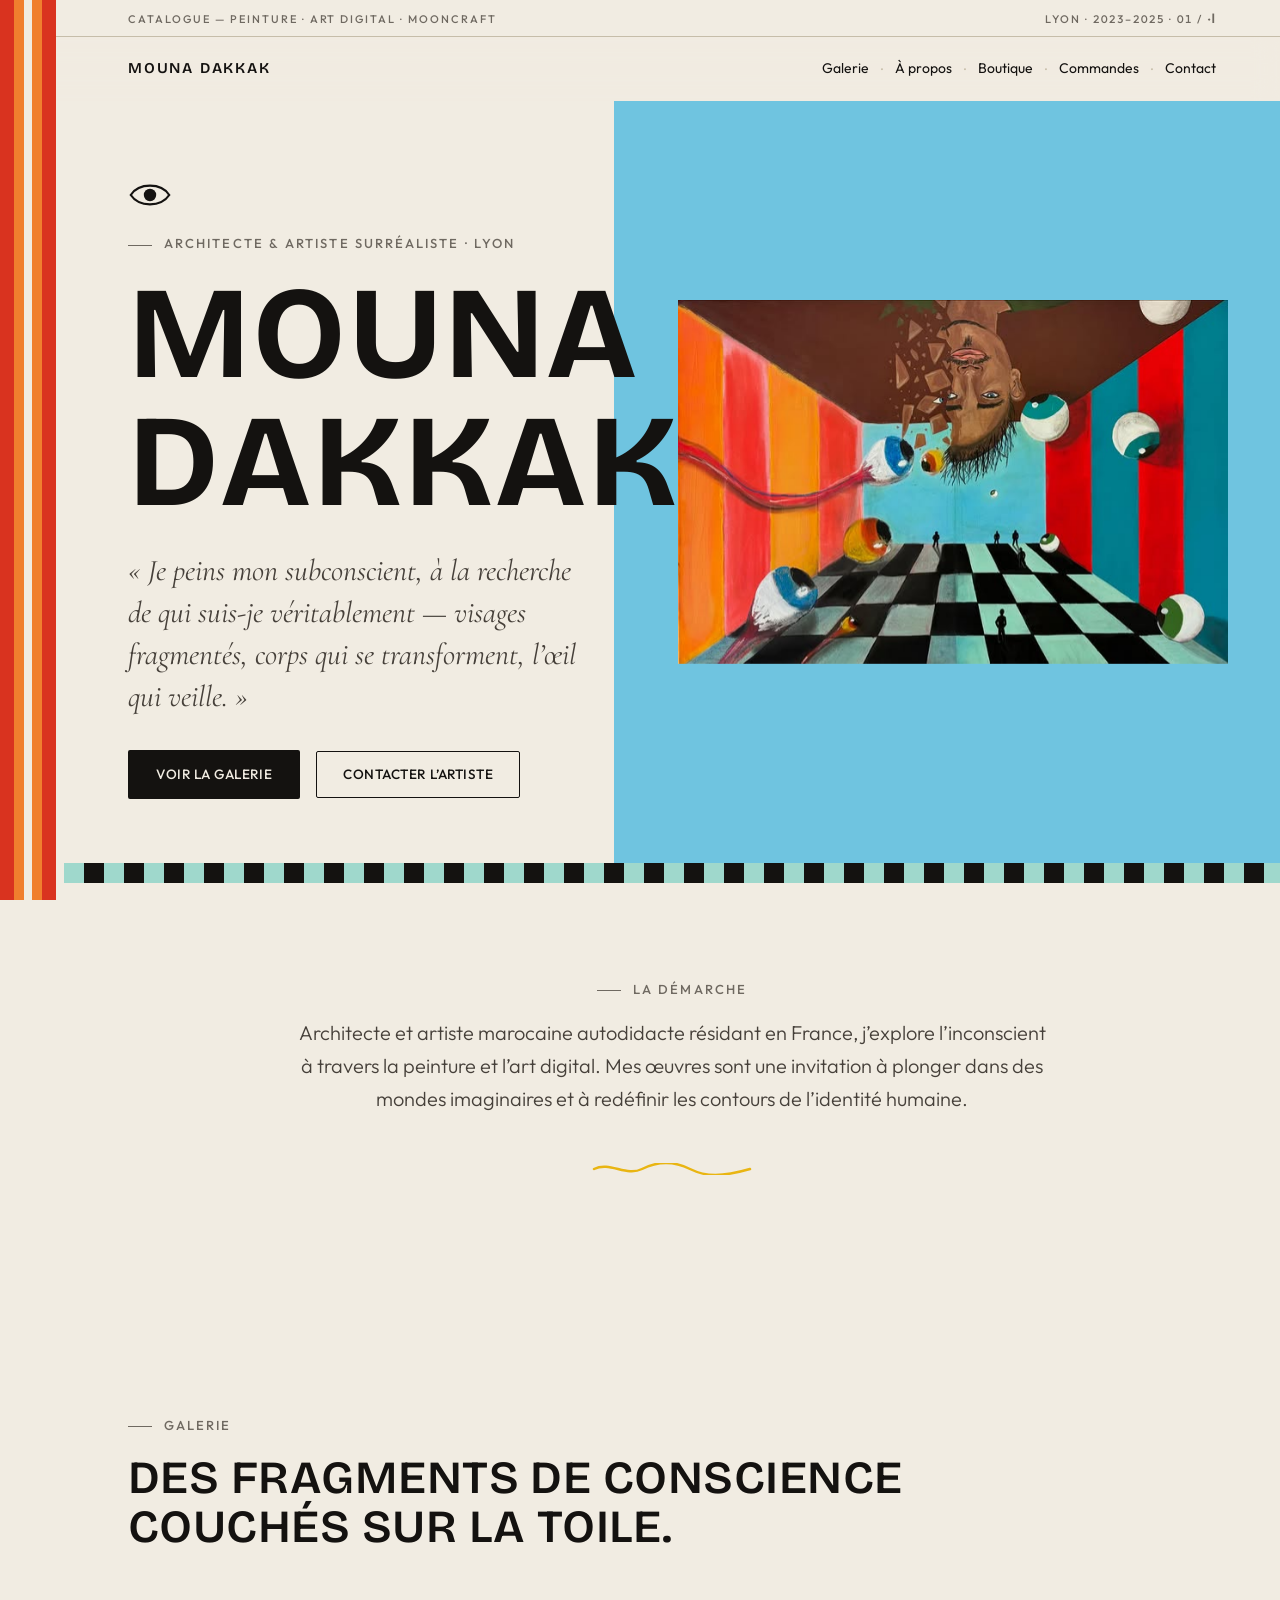
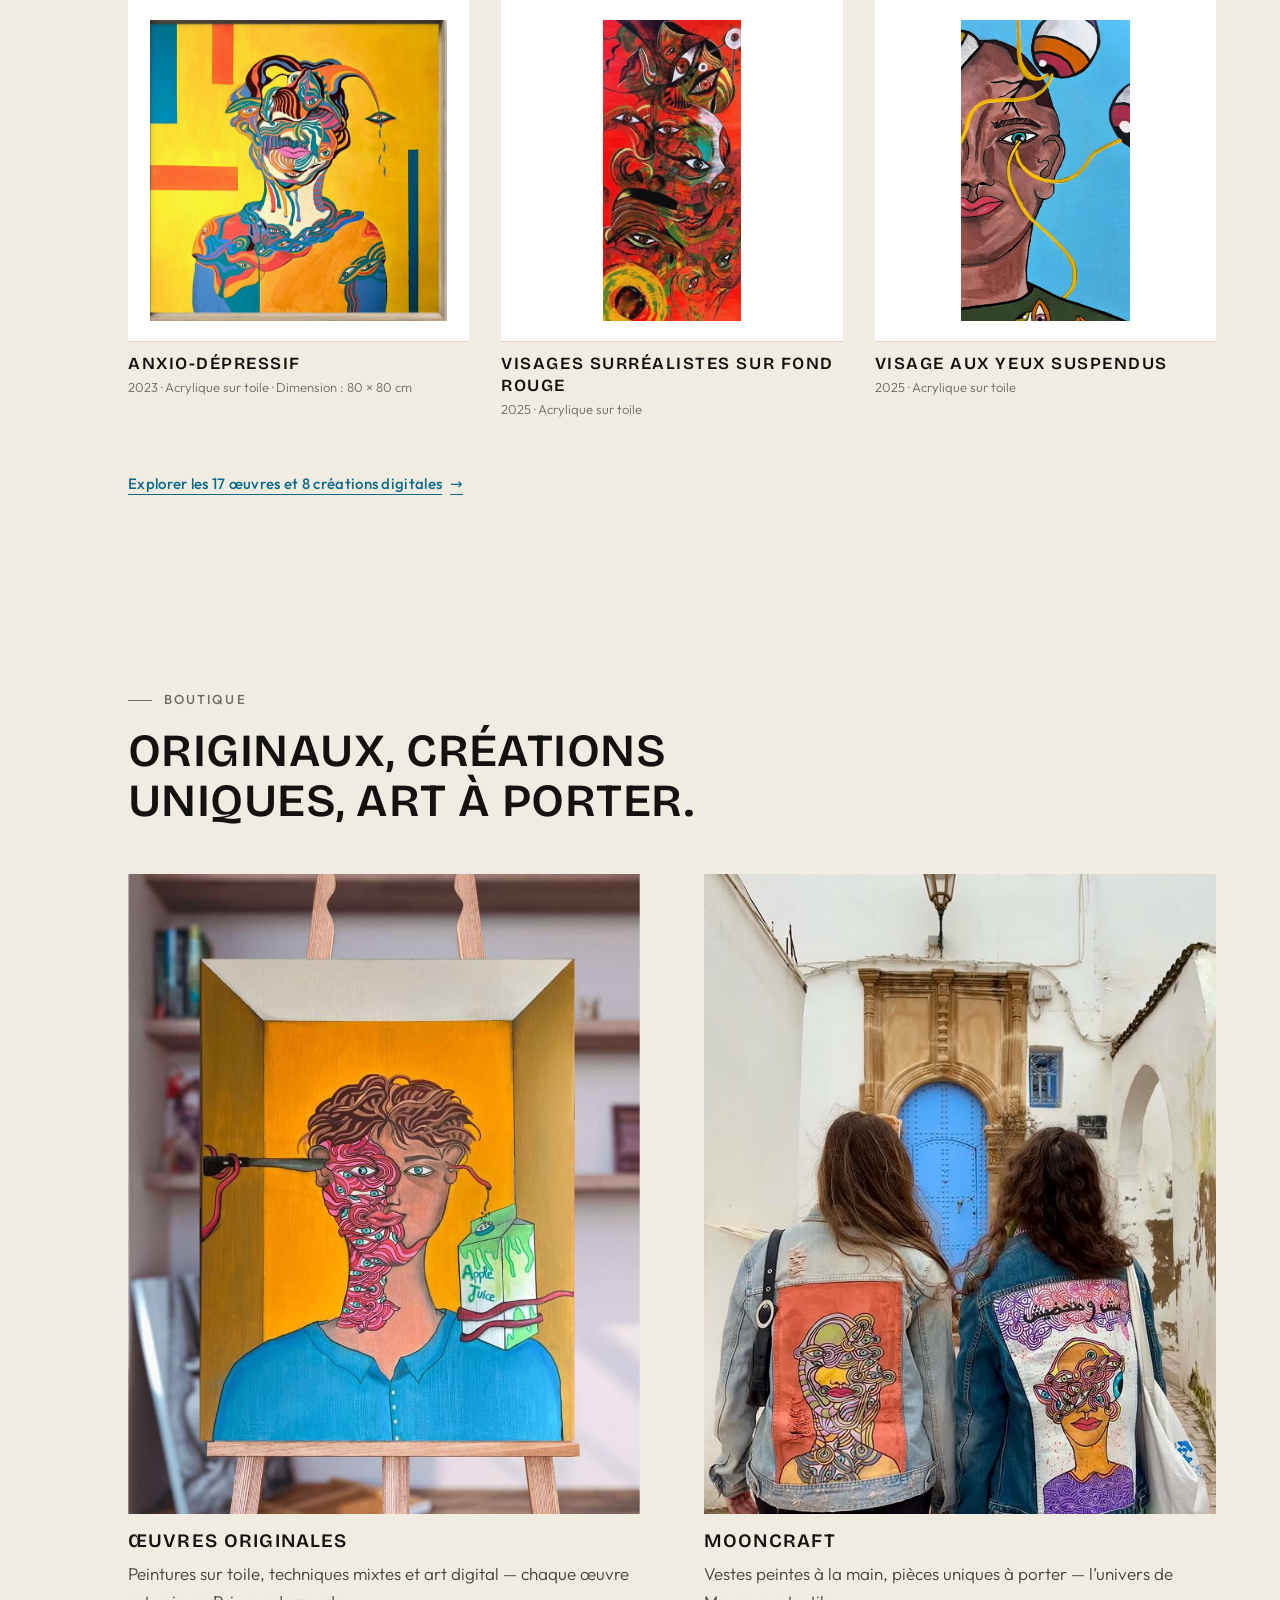
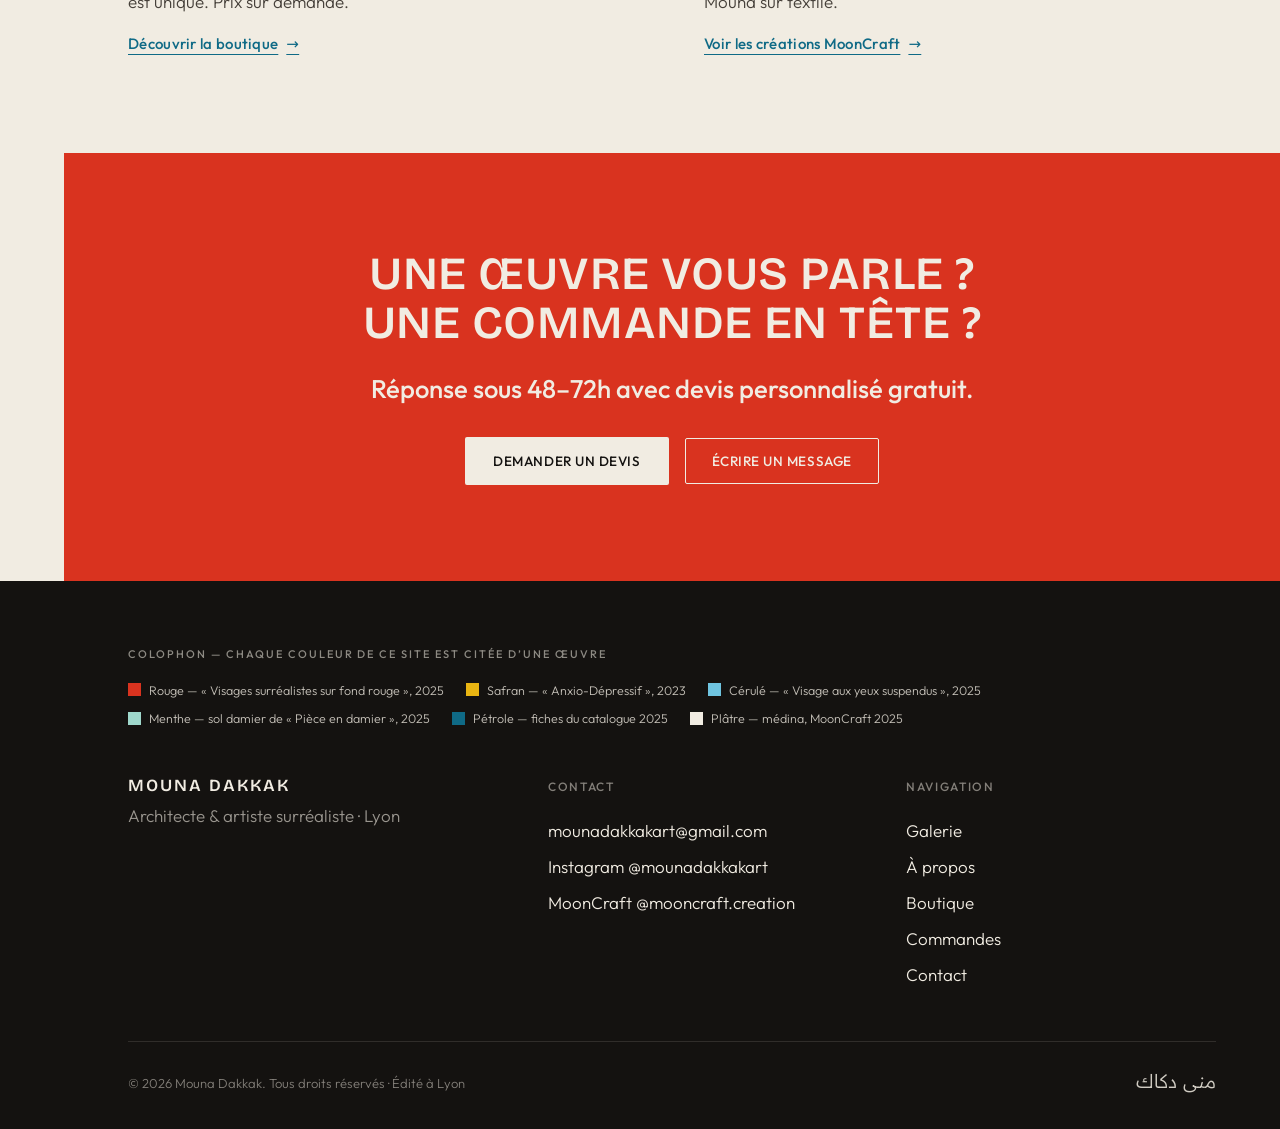
==== commit 5b69b506: "V3 « La Chambre Raisonnée » : recadrage des planches + animations Planches recadrées au bord de l'œu" ====
--- a/index.html
+++ b/index.html
@@ -8,11 +8,10 @@
   <link rel="canonical" href="https://mounadakkak.art/">
   <meta property="og:title" content="Mouna Dakkak — Artiste Surréaliste | Portfolio Officiel">
   <meta property="og:description" content="Architecte et artiste surréaliste. Peintures, art digital, vestes peintes à la main.">
-  <meta property="og:image" content="https://mounadakkak.art/assets/img/img-002.jpg">
+  <meta property="og:image" content="https://mounadakkak.art/assets/img/plates/anxio-depressif.jpg">
   <meta property="og:type" content="website">
   <meta name="twitter:card" content="summary_large_image">
-  <link rel="preload" as="font" type="font/woff2" href="assets/fonts/cormorant-normal.woff2" crossorigin>
-  <link rel="preload" as="font" type="font/woff2" href="assets/fonts/cormorant-italic.woff2" crossorigin>
+  <link rel="preload" as="font" type="font/woff2" href="assets/fonts/bricolage-grotesque-latin-wght-normal.woff2" crossorigin>
   <link rel="preload" as="font" type="font/woff2" href="assets/fonts/outfit-normal.woff2" crossorigin>
   <link rel="icon" type="image/svg+xml" href="assets/img/favicon.svg">
   <link rel="stylesheet" href="assets/css/main.css">
@@ -25,15 +24,25 @@
     "jobTitle": "Architecte et artiste peintre surréaliste",
     "url": "https://mounadakkak.art",
     "email": "mounadakkakart@gmail.com",
-    "image": "https://mounadakkak.art/assets/img/img-001.jpg",
+    "image": "https://mounadakkak.art/assets/img/contexte/portrait-atelier.jpg",
     "sameAs": ["https://www.instagram.com/mounadakkakart/", "https://www.instagram.com/mooncraft.creation/"],
     "nationality": "Marocaine",
     "homeLocation": { "@type": "City", "name": "Lyon" }
   }
   </script>
 </head>
-<body>
+<body class="a-rail">
   <a href="#main" class="skip-link">Aller au contenu principal</a>
+
+  <div class="rail" aria-hidden="true"><i></i><i></i><i></i><i></i><i></i></div>
+  <div class="rail--mobile" aria-hidden="true"><i></i><i></i><i></i><i></i><i></i></div>
+
+  <div class="filet-courant">
+    <div class="filet-courant__inner">
+      <span>Catalogue — peinture &middot; art digital &middot; MoonCraft</span>
+      <span class="folio">Lyon &middot; 2023–2025 &middot; 01 / <span lang="ar" dir="rtl">٠١</span></span>
+    </div>
+  </div>
 
   <header class="site-header" data-scrolled="false">
     <div class="header-inner">
@@ -65,102 +74,105 @@
   </div>
 
   <main id="main">
-    <!-- Hero -->
-    <section class="page-hero hero-home" aria-labelledby="hero-title">
-      <div class="page-hero__inner hero-split">
-        <div data-reveal>
+    <!-- Hero : la chambre -->
+    <section class="hero-chambre" aria-labelledby="hero-titre">
+      <div class="hero-chambre__grid">
+        <div class="hero-chambre__texte" data-reveal>
+          <svg class="oeil-veille" viewBox="0 0 32 32" fill="none" aria-hidden="true">
+            <g class="paupiere">
+              <path d="M2 16 C 8 7, 24 7, 30 16 C 24 25, 8 25, 2 16 Z" stroke="currentColor" stroke-width="1.6"/>
+              <circle cx="16" cy="16" r="4.5" fill="currentColor"/>
+            </g>
+          </svg>
           <p class="eyebrow">Architecte &amp; artiste surr&eacute;aliste &middot; Lyon</p>
-          <h1 class="h-display" id="hero-title">Mouna Dakkak</h1>
-          <p class="lede">&laquo;&nbsp;Je peins mon subconscient, &agrave; la recherche de qui suis-je v&eacute;ritablement — visages fragment&eacute;s, corps qui se transforment, l&rsquo;&oelig;il qui veille.&nbsp;&raquo;</p>
+          <h1 class="hero-chambre__nom" id="hero-titre" data-split>Mouna<br>Dakkak</h1>
+          <p class="voix">&laquo;&nbsp;Je peins mon subconscient, &agrave; la recherche de qui suis-je v&eacute;ritablement — visages fragment&eacute;s, corps qui se transforment, l&rsquo;&oelig;il qui veille.&nbsp;&raquo;</p>
           <div class="cta-row">
-            <a href="galerie.html" class="btn btn--primary">Voir la galerie <span class="arrow">&rarr;</span></a>
+            <a href="galerie.html" class="btn btn--primary">Voir la galerie</a>
             <a href="contact.html" class="btn btn--ghost">Contacter l&rsquo;artiste</a>
           </div>
         </div>
-        <div data-reveal>
-          <img src="assets/img/img-002.jpg" alt="Anxio-D&eacute;pressif, 2023, acrylique sur toile 80&times;80&nbsp;cm" class="page-hero__img" width="800" height="1000" fetchpriority="high">
-        </div>
-      </div>
-    </section>
-
-    <!-- Statement -->
-    <section class="section section-centered text-center" aria-labelledby="statement-title" data-reveal>
-      <p class="eyebrow">La d&eacute;marche</p>
-      <p class="statement-text" id="statement-title">Architecte et artiste marocaine autodidacte r&eacute;sidant en France, j&rsquo;explore l&rsquo;inconscient &agrave; travers la peinture et l&rsquo;art digital. Mes &oelig;uvres sont une invitation &agrave; plonger dans des mondes imaginaires et &agrave; red&eacute;finir les contours de l&rsquo;identit&eacute; humaine.</p>
-    </section>
-
-    <hr class="rule--accent">
-
-    <!-- Teaser Galerie -->
-    <section class="section" aria-labelledby="teaser-title">
-      <div class="section-inner teaser-gallery">
-        <div data-reveal>
-          <p class="eyebrow">Galerie</p>
-          <h2 id="teaser-title">Des fragments de conscience couch&eacute;s sur la toile.</h2>
-          <p class="mt-5 color-ink-soft" style="font-family:var(--font-serif);font-size:var(--fs-body-lg);line-height:1.55;">Visages fragment&eacute;s, corps qui se transforment, lignes qui s&rsquo;&eacute;tirent comme des rubans de conscience. Quinze &oelig;uvres sur toile et douze cr&eacute;ations r&eacute;centes — chacune raconte un fragment de l&rsquo;inconscient.</p>
-          <p class="mt-5"><a href="galerie.html" class="btn btn--link">Explorer les 17 &oelig;uvres <span class="arrow">&rarr;</span></a></p>
-        </div>
-        <div data-reveal>
-          <div class="grid-3">
-            <figure class="artwork-card artwork-card--uniform">
-              <a class="artwork-card__link" href="galerie.html?oeuvre=img-011" data-lightbox data-full="assets/img/img-011.jpg" data-title="Nystagmus" data-meta="2024 · Acrylique sur toile · 200×100 cm">
-                <img src="assets/img/img-011.jpg" alt="Nystagmus, 2024, acrylique sur toile 200&times;100&nbsp;cm" width="800" height="400" loading="lazy" decoding="async">
-              </a>
-              <figcaption>
-                <h3 class="artwork-card__title">Nystagmus</h3>
-                <p class="artwork-card__meta">2024 &middot; Acrylique sur toile &middot; 200&times;100&nbsp;cm</p>
-              </figcaption>
-            </figure>
-            <figure class="artwork-card artwork-card--uniform">
-              <a class="artwork-card__link" href="galerie.html?oeuvre=ig-01" data-lightbox data-full="assets/img/ig-01.jpg" data-title="Visages surr&eacute;alistes sur fond rouge" data-meta="2025 · Acrylique sur toile">
-                <img src="assets/img/ig-01.jpg" alt="Visages surr&eacute;alistes sur fond rouge, 2025, acrylique sur toile" width="800" height="1000" loading="lazy" decoding="async">
-              </a>
-              <figcaption>
-                <h3 class="artwork-card__title">Visages surr&eacute;alistes sur fond rouge</h3>
-                <p class="artwork-card__meta">2025 &middot; Acrylique sur toile</p>
-              </figcaption>
-            </figure>
-            <figure class="artwork-card artwork-card--uniform">
-              <a class="artwork-card__link" href="galerie.html?oeuvre=img-004" data-lightbox data-full="assets/img/img-004.jpg" data-title="M&eacute;nopause" data-meta="2024 · Acrylique sur toile · 80×80 cm">
-                <img src="assets/img/img-004.jpg" alt="M&eacute;nopause, 2024, acrylique sur toile 80&times;80&nbsp;cm" width="800" height="1000" loading="lazy" decoding="async">
-              </a>
-              <figcaption>
-                <h3 class="artwork-card__title">M&eacute;nopause</h3>
-                <p class="artwork-card__meta">2024 &middot; Acrylique sur toile &middot; 80&times;80&nbsp;cm</p>
-              </figcaption>
-            </figure>
-          </div>
-        </div>
-      </div>
-    </section>
-
-    <!-- Aperçu Boutique + MoonCraft -->
-    <section class="section" aria-labelledby="apercu-title">
+        <div class="hero-chambre__champ" data-reveal>
+          <img src="assets/img/ig-04.jpg" alt="Pi&egrave;ce en damier aux globes oculaires, 2025, acrylique sur toile — chambre surr&eacute;aliste aux murs ray&eacute;s et sol damier" width="640" height="423" fetchpriority="high">
+        </div>
+      </div>
+      <div class="damier" role="presentation"></div>
+    </section>
+
+    <!-- Démarche -->
+    <section class="section text-center" aria-labelledby="statement-titre" data-reveal>
+      <div class="section-mesure">
+        <p class="eyebrow">La d&eacute;marche</p>
+        <p class="lede" id="statement-titre" style="margin-left:auto;margin-right:auto;">Architecte et artiste marocaine autodidacte r&eacute;sidant en France, j&rsquo;explore l&rsquo;inconscient &agrave; travers la peinture et l&rsquo;art digital. Mes &oelig;uvres sont une invitation &agrave; plonger dans des mondes imaginaires et &agrave; red&eacute;finir les contours de l&rsquo;identit&eacute; humaine.</p>
+        <hr class="ruban">
+      </div>
+    </section>
+
+    <!-- La une -->
+    <section class="section" aria-labelledby="une-titre">
+      <div class="section-inner">
+        <p class="eyebrow" data-reveal>Galerie</p>
+        <h2 id="une-titre" class="mb-7" data-reveal>Des fragments de conscience couch&eacute;s sur la toile.</h2>
+        <div class="grille-oeuvres grille-une" data-reveal>
+          <figure class="oeuvre-card" style="--accent:#e3a403;">
+            <a class="oeuvre-card__link" href="galerie.html?oeuvre=anxio-depressif" aria-label="Voir Anxio-D&eacute;pressif dans la galerie">
+              <img src="assets/img/plates/anxio-depressif.jpg" alt="Anxio-D&eacute;pressif, 2023, acrylique sur toile 80&times;80&nbsp;cm" width="1402" height="1420" loading="lazy" decoding="async">
+            </a>
+            <figcaption class="fiche">
+              <div class="fiche__titre">Anxio-D&eacute;pressif</div>
+              <div class="fiche__meta">2023 &middot; Acrylique sur toile &middot; Dimension&nbsp;:&nbsp;80&nbsp;&times;&nbsp;80&nbsp;cm</div>
+            </figcaption>
+          </figure>
+          <figure class="oeuvre-card" style="--accent:#d9331f;">
+            <a class="oeuvre-card__link" href="galerie.html?oeuvre=visages-fond-rouge" aria-label="Voir Visages surr&eacute;alistes sur fond rouge dans la galerie">
+              <img src="assets/img/plates/visages-fond-rouge.jpg" alt="Visages surr&eacute;alistes sur fond rouge, 2025, acrylique sur toile" width="296" height="640" loading="lazy" decoding="async">
+            </a>
+            <figcaption class="fiche">
+              <div class="fiche__titre">Visages surr&eacute;alistes sur fond rouge</div>
+              <div class="fiche__meta">2025 &middot; Acrylique sur toile</div>
+            </figcaption>
+          </figure>
+          <figure class="oeuvre-card" style="--accent:#52bdec;">
+            <a class="oeuvre-card__link" href="galerie.html?oeuvre=yeux-suspendus" aria-label="Voir Visage aux yeux suspendus dans la galerie">
+              <img src="assets/img/ig-12.jpg" alt="Visage aux yeux suspendus, 2025, acrylique sur toile" width="640" height="1136" loading="lazy" decoding="async">
+            </a>
+            <figcaption class="fiche">
+              <div class="fiche__titre">Visage aux yeux suspendus</div>
+              <div class="fiche__meta">2025 &middot; Acrylique sur toile</div>
+            </figcaption>
+          </figure>
+        </div>
+        <p class="mt-7" data-reveal><a href="galerie.html" class="btn btn--lien">Explorer les 17 &oelig;uvres et 8 cr&eacute;ations digitales <span class="arrow">&rarr;</span></a></p>
+      </div>
+    </section>
+
+    <!-- Aperçu boutique / MoonCraft -->
+    <section class="section" aria-labelledby="apercu-titre">
       <div class="section-inner">
         <p class="eyebrow" data-reveal>Boutique</p>
-        <h2 id="apercu-title" class="mb-7" data-reveal>Originaux, cr&eacute;ations uniques, art &agrave; porter.</h2>
+        <h2 id="apercu-titre" class="mb-7" data-reveal>Originaux, cr&eacute;ations uniques, art &agrave; porter.</h2>
         <div class="apercu-grid" data-reveal>
           <div class="apercu-item">
-            <img src="assets/img/img-002.jpg" alt="Anxio-D&eacute;pressif" width="800" height="1000" loading="lazy" decoding="async">
+            <img src="assets/img/contexte/apple-juice-atelier.jpg" alt="&laquo;&nbsp;Apple Juice&nbsp;&raquo; sur son chevalet dans l&rsquo;atelier" width="903" height="1416" loading="lazy" decoding="async">
             <h3>&OElig;uvres originales</h3>
             <p>Peintures sur toile, techniques mixtes et art digital — chaque &oelig;uvre est unique. Prix sur demande.</p>
-            <a href="boutique.html" class="btn btn--link">D&eacute;couvrir la boutique <span class="arrow">&rarr;</span></a>
+            <a href="boutique.html" class="btn btn--lien">D&eacute;couvrir la boutique <span class="arrow">&rarr;</span></a>
           </div>
           <div class="apercu-item">
-            <img src="assets/img/ig-11.jpg" alt="Cr&eacute;ation MoonCraft" width="800" height="1000" loading="lazy" decoding="async">
+            <img src="assets/img/ig-11.jpg" alt="Deux vestes MoonCraft peintes &agrave; la main, port&eacute;es dans une m&eacute;dina" width="640" height="853" loading="lazy" decoding="async">
             <h3>MoonCraft</h3>
             <p>Vestes peintes &agrave; la main, pi&egrave;ces uniques &agrave; porter — l&rsquo;univers de Mouna sur textile.</p>
-            <a href="boutique.html#mooncraft" class="btn btn--link">Voir les cr&eacute;ations MoonCraft <span class="arrow">&rarr;</span></a>
+            <a href="boutique.html#mooncraft" class="btn btn--lien">Voir les cr&eacute;ations MoonCraft <span class="arrow">&rarr;</span></a>
           </div>
         </div>
       </div>
     </section>
 
-    <!-- Bloc contact / commande -->
-    <section class="section section--alt text-center" aria-labelledby="cta-title" data-reveal>
-      <div class="section-centered">
-        <h2 id="cta-title">Une &oelig;uvre vous parle&nbsp;? Une commande en t&ecirc;te&nbsp;?</h2>
-        <p class="mt-5" style="font-size:var(--fs-body-lg);color:var(--color-ink-soft);">R&eacute;ponse sous 48–72h avec devis personnalis&eacute; gratuit.</p>
+    <!-- Bloc commande : LE champ fort du bas de page -->
+    <section class="section champ champ--rouge text-center" aria-labelledby="cta-titre" data-reveal>
+      <div class="section-mesure">
+        <h2 id="cta-titre">Une &oelig;uvre vous parle&nbsp;? Une commande en t&ecirc;te&nbsp;?</h2>
+        <p class="mt-5" style="font-size:clamp(24px, 2vw, 30px); font-weight:500; line-height:1.3;">R&eacute;ponse sous 48–72h avec devis personnalis&eacute; gratuit.</p>
         <div class="cta-row mt-6" style="justify-content:center;">
           <a href="commandes.html" class="btn btn--primary">Demander un devis</a>
           <a href="contact.html#form" class="btn btn--ghost">&Eacute;crire un message</a>
@@ -170,28 +182,41 @@
   </main>
 
   <footer class="site-footer">
-    <div class="footer-grid">
-      <div class="footer-brand">
-        <span class="wordmark">Mouna Dakkak</span>
-        <p>Architecte &amp; artiste surr&eacute;aliste &middot; Lyon</p>
-      </div>
-      <div class="footer-contact">
-        <h4>Contact</h4>
-        <a href="mailto:mounadakkakart@gmail.com">mounadakkakart@gmail.com</a>
-        <a href="https://www.instagram.com/mounadakkakart/" rel="noopener" target="_blank">Instagram @mounadakkakart</a>
-        <a href="https://www.instagram.com/mooncraft.creation/" rel="noopener" target="_blank">MoonCraft @mooncraft.creation</a>
-      </div>
-      <div class="footer-nav">
-        <h4>Navigation</h4>
-        <a href="galerie.html">Galerie</a>
-        <a href="a-propos.html">&Agrave; propos</a>
-        <a href="boutique.html">Boutique</a>
-        <a href="commandes.html">Commandes</a>
-        <a href="contact.html">Contact</a>
-        <a href="#">Mentions l&eacute;gales</a>
+    <div class="footer-inner">
+      <div class="colophon-titre">Colophon — chaque couleur de ce site est cit&eacute;e d&rsquo;une &oelig;uvre</div>
+      <div class="colophon-nuancier">
+        <span><i style="background:#d9331f"></i>Rouge — &laquo;&nbsp;Visages surr&eacute;alistes sur fond rouge&nbsp;&raquo;, 2025</span>
+        <span><i style="background:#e9b512"></i>Safran — &laquo;&nbsp;Anxio-D&eacute;pressif&nbsp;&raquo;, 2023</span>
+        <span><i style="background:#6fc4e0"></i>C&eacute;rul&eacute; — &laquo;&nbsp;Visage aux yeux suspendus&nbsp;&raquo;, 2025</span>
+        <span><i style="background:#9fd8cc"></i>Menthe — sol damier de &laquo;&nbsp;Pi&egrave;ce en damier&nbsp;&raquo;, 2025</span>
+        <span><i style="background:#0f6a86"></i>P&eacute;trole — fiches du catalogue 2025</span>
+        <span><i style="background:#f1ece2"></i>Pl&acirc;tre — m&eacute;dina, MoonCraft 2025</span>
+      </div>
+      <div class="footer-grid">
+        <div class="footer-brand">
+          <span class="wordmark">Mouna Dakkak</span>
+          <p>Architecte &amp; artiste surr&eacute;aliste &middot; Lyon</p>
+        </div>
+        <div class="footer-contact">
+          <h4>Contact</h4>
+          <a href="mailto:mounadakkakart@gmail.com">mounadakkakart@gmail.com</a>
+          <a href="https://www.instagram.com/mounadakkakart/" rel="noopener" target="_blank">Instagram @mounadakkakart</a>
+          <a href="https://www.instagram.com/mooncraft.creation/" rel="noopener" target="_blank">MoonCraft @mooncraft.creation</a>
+        </div>
+        <div class="footer-nav">
+          <h4>Navigation</h4>
+          <a href="galerie.html">Galerie</a>
+          <a href="a-propos.html">&Agrave; propos</a>
+          <a href="boutique.html">Boutique</a>
+          <a href="commandes.html">Commandes</a>
+          <a href="contact.html">Contact</a>
+        </div>
+      </div>
+      <div class="footer-bottom">
+        <span>&copy; 2026 Mouna Dakkak. Tous droits r&eacute;serv&eacute;s &middot; &Eacute;dit&eacute; &agrave; Lyon</span>
+        <span class="signature-ar" lang="ar" dir="rtl">منى دكاك</span>
       </div>
     </div>
-    <div class="footer-bottom">&copy; 2025 Mouna Dakkak. Tous droits r&eacute;serv&eacute;s.</div>
   </footer>
 
   <script src="assets/js/site.js"></script>
--- a/assets/css/main.css
+++ b/assets/css/main.css
@@ -1,8 +1,26 @@
-/* ===== FONTS (self-hosted, zero CDN) ===== */
+/* ============================================================
+   mounadakkak.art — V3 « La Chambre Raisonnée »
+   Chaque couleur du chrome est citée d'une œuvre (voir colophon).
+   Spec : docs/design-spec.md
+   ============================================================ */
+
+/* ===== FONTES (auto-hébergées, zéro CDN) ===== */
 @font-face {
-  font-family: "Cormorant Garamond";
-  src: url("../fonts/cormorant-normal.woff2") format("woff2");
-  font-weight: 400 600; font-style: normal; font-display: swap;
+  font-family: "Bricolage Grotesque";
+  src: url("../fonts/bricolage-grotesque-latin-wght-normal.woff2") format("woff2");
+  font-weight: 200 800; font-style: normal; font-display: swap;
+  unicode-range: U+0000-00FF, U+0131, U+0152-0153, U+02BB-02BC, U+02C6, U+02DA, U+02DC, U+2000-206F, U+2074, U+20AC, U+2122, U+2191, U+2193, U+2212, U+2215, U+FEFF, U+FFFD;
+}
+@font-face {
+  font-family: "Bricolage Grotesque";
+  src: url("../fonts/bricolage-grotesque-latin-ext-wght-normal.woff2") format("woff2");
+  font-weight: 200 800; font-style: normal; font-display: swap;
+  unicode-range: U+0100-02AF, U+0304, U+0308, U+0329, U+1E00-1E9F, U+1EF2-1EFF, U+2020, U+20A0-20AB, U+20AD-20C0, U+2113, U+2C60-2C7F, U+A720-A7FF;
+}
+@font-face {
+  font-family: "Outfit";
+  src: url("../fonts/outfit-normal.woff2") format("woff2");
+  font-weight: 300 500; font-style: normal; font-display: swap;
 }
 @font-face {
   font-family: "Cormorant Garamond";
@@ -10,77 +28,61 @@
   font-weight: 400; font-style: italic; font-display: swap;
 }
 @font-face {
-  font-family: "Outfit";
-  src: url("../fonts/outfit-normal.woff2") format("woff2");
-  font-weight: 300 500; font-style: normal; font-display: swap;
-}
-
-/* ===== DESIGN TOKENS ===== */
+  font-family: "Readex Pro";
+  src: url("../fonts/readex-pro-arabic-wght-normal.woff2") format("woff2");
+  font-weight: 200 700; font-style: normal; font-display: swap;
+  unicode-range: U+0600-06FF, U+0750-077F, U+FB50-FDFF, U+FE70-FEFF;
+}
+
+/* ===== JETONS ===== */
 :root {
-  /* Palette */
-  --color-canvas: #f7f6f3;
-  --color-canvas-deep: #efece5;
-  --color-canvas-pure: #ffffff;
-  --color-ink: #0a0a0a;
-  --color-ink-soft: #3a3a38;
-  --color-ink-muted: #78766f;
-  --color-hairline: #e2dfd9;
-  --color-hairline-strong: #c9c4b8;
-  --color-accent: #a8582a;
-  --color-accent-deep: #7a3d1a;
-  --color-signal-eye: #1e3a5f;
-  --color-error: #c1121f;
-  --color-focus: #a8582a;
-
-  /* Typography */
-  --font-serif: "Cormorant Garamond", "Playfair Display", Georgia, "Times New Roman", serif;
-  --font-sans: "Outfit", Inter, ui-sans-serif, system-ui, -apple-system, "Segoe UI", sans-serif;
+  /* Couleurs — toutes citées (colophon) */
+  --platre: #f1ece2;
+  --blanc-socle: #ffffff;
+  --encre: #141210;
+  --encre-douce: #46403a;
+  --encre-muette: #6f6961;
+  --filet: #ddd5c7;
+  --filet-fort: #c6bda9;
+  --rouge: #d9331f;
+  --safran: #e9b512;
+  --cerule: #6fc4e0;
+  --petrole: #0f6a86;
+  --menthe: #9fd8cc;
+  --pastille: #c42313;
+  --erreur: #c1121f;
+
+  /* Typo */
+  --font-display: "Bricolage Grotesque", "Outfit", ui-sans-serif, system-ui, sans-serif;
+  --font-sans: "Outfit", Inter, ui-sans-serif, system-ui, sans-serif;
+  --font-voix: "Cormorant Garamond", Georgia, serif;
+  --font-ar: "Readex Pro", "Noto Naskh Arabic", system-ui, sans-serif;
 
   --fs-eyebrow: clamp(11px, 0.72vw + 9px, 13px);
   --fs-body: clamp(15px, 0.4vw + 14px, 17px);
   --fs-body-lg: clamp(17px, 0.6vw + 15px, 20px);
-  --fs-h4: clamp(20px, 1vw + 16px, 24px);
-  --fs-h3: clamp(24px, 1.4vw + 20px, 32px);
-  --fs-h2: clamp(32px, 2.4vw + 22px, 52px);
-  --fs-h1: clamp(44px, 5vw + 24px, 96px);
-  --fs-display: clamp(56px, 7vw + 24px, 128px);
-
-  /* Spacing (4pt scale) */
-  --space-1: 4px;
-  --space-2: 8px;
-  --space-3: 12px;
-  --space-4: 16px;
-  --space-5: 24px;
-  --space-6: 32px;
-  --space-7: 48px;
-  --space-8: 64px;
-  --space-9: 96px;
-  --space-10: 128px;
-  --space-11: 160px;
+  --fs-fiche: clamp(14px, 0.6vw + 12px, 17px);
+  --fs-h3: clamp(22px, 1.4vw + 18px, 30px);
+  --fs-h2: clamp(28px, 2.2vw + 20px, 46px);
+  --fs-h1: clamp(40px, 6vw + 16px, 96px);
+  --fs-display: clamp(48px, 7.5vw + 16px, 128px);
+
+  /* Espacement (échelle 4pt) */
+  --sp-1: 4px; --sp-2: 8px; --sp-3: 12px; --sp-4: 16px; --sp-5: 24px;
+  --sp-6: 32px; --sp-7: 48px; --sp-8: 64px; --sp-9: 96px; --sp-10: 128px;
 
   --gutter: clamp(20px, 5vw, 96px);
-  --measure: 68ch;
-  --grid-max: 1440px;
-
-  /* Radii / shadows */
-  --radius-none: 0;
+  --mesure: 68ch;
+  --grille-max: 1440px;
+
   --radius-sm: 2px;
-  --radius-pill: 999px;
-  --shadow-frame: 0 1px 2px rgba(10,10,10,0.04), 0 12px 40px -12px rgba(10,10,10,0.18);
-  --shadow-frame-deep: 0 2px 4px rgba(10,10,10,0.06), 0 32px 80px -20px rgba(10,10,10,0.28);
-  --hairline: 1px solid var(--color-hairline);
-
-  /* Motion */
-  --motion-fast: 180ms cubic-bezier(0.4, 0, 0.2, 1);
-  --motion-med: 320ms cubic-bezier(0.32, 0.72, 0.24, 1);
-  --motion-slow: 720ms cubic-bezier(0.19, 1, 0.22, 1);
-
-  /* Breakpoints (reference, used in @media) */
-  --bp-sm: 480px;
-  --bp-md: 720px;
-  --bp-lg: 1024px;
-  --bp-xl: 1280px;
-  --bp-xxl: 1600px;
+  --ombre-planche: 0 1px 2px rgba(20, 18, 16, 0.06), 0 14px 36px -16px rgba(20, 18, 16, 0.22);
+
+  --motion-vif: 180ms cubic-bezier(0.4, 0, 0.2, 1);
+  --motion-moyen: 320ms cubic-bezier(0.32, 0.72, 0.24, 1);
+  --motion-lent: 720ms cubic-bezier(0.19, 1, 0.22, 1);
+
+  --rail-largeur: 56px;
 }
 
 /* ===== RESET ===== */
@@ -89,601 +91,779 @@
 body {
   font-family: var(--font-sans);
   font-size: var(--fs-body);
-  font-weight: 400;
+  font-weight: 300;
   line-height: 1.65;
-  color: var(--color-ink);
-  background: var(--color-canvas);
+  color: var(--encre);
+  background: var(--platre);
   -webkit-font-smoothing: antialiased;
 }
-img { display: block; max-width: 100%; height: auto; background: var(--color-canvas-deep); }
+img { display: block; max-width: 100%; height: auto; }
 a { color: inherit; text-decoration: none; }
 ul, ol { list-style: none; }
 button { font: inherit; color: inherit; cursor: pointer; border: none; background: none; }
 input, textarea, select { font: inherit; color: inherit; }
-
-/* ===== SKIP LINK ===== */
+strong { font-weight: 500; }
+[id] { scroll-margin-top: 96px; }
+
+/* ===== ACCESSIBILITÉ ===== */
 .skip-link {
   position: absolute; top: 0; left: 0; z-index: 10000;
-  padding: 12px 20px; background: var(--color-ink); color: var(--color-canvas);
-  font-family: var(--font-sans); font-size: var(--fs-body); font-weight: 500;
-  border-radius: 0 0 var(--radius-sm) 0;
-  transform: translateY(-100%); transition: transform var(--motion-fast);
-}
-.skip-link:focus { transform: translateY(0); outline: 2px solid var(--color-focus); outline-offset: 3px; }
-
-/* ===== FOCUS ===== */
-:focus-visible { outline: 2px solid var(--color-focus); outline-offset: 3px; }
-
-/* ===== HEADER ===== */
+  padding: 12px 20px; background: var(--encre); color: var(--platre);
+  font-size: var(--fs-body); font-weight: 500;
+  transform: translateY(-100%); transition: transform var(--motion-vif);
+}
+.skip-link:focus { transform: translateY(0); }
+:focus-visible { outline: 2px solid var(--rouge); outline-offset: 3px; }
+
+/* ===== FILET COURANT (running head) =====
+   Règle de colonnage unique pour tout le site : conteneur max grille-max,
+   centré, padding-inline gutter (border-box) — même bord gauche partout. */
+.filet-courant {
+  border-bottom: 1px solid var(--filet-fort);
+  padding: 10px 0 8px;
+}
+.filet-courant__inner {
+  max-width: var(--grille-max); margin: 0 auto; padding: 0 var(--gutter);
+  display: flex; justify-content: space-between; align-items: baseline; gap: 16px;
+  font-size: 11px; font-weight: 500; letter-spacing: 0.18em; text-transform: uppercase;
+  color: var(--encre-muette);
+}
+.filet-courant .folio { font-variant-numeric: tabular-nums; white-space: nowrap; }
+.filet-courant .folio [lang="ar"] { font-family: var(--font-ar); letter-spacing: 0; }
+.filet-courant .folio [lang="ar"] { font-size: 1.3em; font-weight: 500; line-height: 1; }
+@media (max-width: 640px) {
+  .filet-courant__inner > span:first-child { display: none; }
+  .filet-courant__inner { justify-content: flex-end; }
+}
+
+/* ===== EN-TÊTE / NAV ===== */
 .site-header {
   position: sticky; top: 0; z-index: 1000;
-  height: 60px;
-  background: rgba(247, 246, 243, 0.88);
-  backdrop-filter: blur(14px) saturate(1.05);
-  -webkit-backdrop-filter: blur(14px) saturate(1.05);
-  transition: border-color var(--motion-fast);
-}
-.site-header[data-scrolled="true"] { border-bottom: 1px solid var(--color-hairline); }
-
+  height: 64px;
+  background: rgba(241, 236, 226, 0.9);
+  backdrop-filter: blur(12px) saturate(1.05);
+  -webkit-backdrop-filter: blur(12px) saturate(1.05);
+  transition: border-color var(--motion-vif);
+  border-bottom: 1px solid transparent;
+}
+.site-header[data-scrolled="true"] { border-bottom-color: var(--filet); }
 .header-inner {
   display: flex; align-items: center; justify-content: space-between;
-  height: 100%; max-width: var(--grid-max); margin: 0 auto; padding: 0 var(--gutter);
+  height: 100%; max-width: var(--grille-max); margin: 0 auto; padding: 0 var(--gutter);
 }
 .wordmark {
-  font-family: var(--font-serif); font-size: 22px; font-weight: 500; font-style: italic;
-  letter-spacing: -0.01em; color: var(--color-ink); line-height: 1;
-}
-.wordmark a { color: inherit; text-decoration: none; }
-
-/* Nav desktop */
+  font-family: var(--font-display); font-weight: 600; font-size: 15px;
+  letter-spacing: 0.12em; text-transform: uppercase; line-height: 1;
+}
 .nav-desktop { display: none; }
-.nav-desktop ul { display: flex; align-items: center; gap: 0; }
+.nav-desktop ul { display: flex; align-items: center; }
 .nav-desktop li { display: flex; align-items: center; }
 .nav-desktop a {
-  font-family: var(--font-sans); font-size: 15px; font-weight: 400;
-  color: var(--color-ink); text-decoration: none;
-  padding: 4px 0; transition: all var(--motion-fast);
+  font-size: 14px; font-weight: 400; padding: 4px 0;
+  transition: color var(--motion-vif);
 }
 .nav-desktop a:hover { text-decoration: underline; text-decoration-thickness: 1px; text-underline-offset: 6px; }
 .nav-desktop a[aria-current="page"] {
-  text-decoration: underline; text-decoration-thickness: 1px;
-  text-underline-offset: 6px; text-decoration-color: var(--color-accent);
-}
-.nav-sep {
-  color: var(--color-ink-muted); font-size: 14px; margin: 0 10px;
-  user-select: none; pointer-events: none;
-}
-
-/* Nav toggle (mobile) */
+  font-weight: 500;
+  text-decoration: underline; text-decoration-thickness: 2px;
+  text-underline-offset: 6px; text-decoration-color: var(--rouge);
+}
+.nav-sep { color: var(--filet-fort); margin: 0 12px; user-select: none; pointer-events: none; }
+@media (min-width: 800px) {
+  .nav-desktop { display: block; }
+  .site-header .nav-toggle { display: none; }
+}
+
+/* Toggle mobile — deux barres qui deviennent une croix */
 .nav-toggle {
-  display: flex; flex-direction: column; justify-content: center; gap: 5px;
-  width: 32px; height: 32px; padding: 0; z-index: 2001; position: relative;
+  display: flex; flex-direction: column; justify-content: center; gap: 6px;
+  width: 36px; height: 36px; position: relative; z-index: 2001;
 }
 .nav-toggle span {
-  display: block; width: 20px; height: 1.5px; background: var(--color-ink);
-  transition: transform var(--motion-med), opacity var(--motion-med);
-  margin: 0 auto;
-}
-.nav-toggle[aria-expanded="true"] span:nth-child(1) { transform: translateY(6.5px) rotate(45deg); }
-.nav-toggle[aria-expanded="true"] span:nth-child(2) { opacity: 0; }
-
-/* Mobile drawer */
+  display: block; width: 22px; height: 1.5px; background: var(--encre);
+  margin: 0 auto; transition: transform var(--motion-moyen), opacity var(--motion-moyen);
+}
+.nav-toggle[aria-expanded="true"] span:nth-child(1) { transform: translateY(3.75px) rotate(45deg); }
+.nav-toggle[aria-expanded="true"] span:nth-child(2) { transform: translateY(-3.75px) rotate(-45deg); }
+
 .nav-mobile {
   display: none; position: fixed; inset: 0; z-index: 2000;
-  background: var(--color-canvas);
-  flex-direction: column; justify-content: center; align-items: center; gap: 20px;
+  background: var(--platre);
+  flex-direction: column; justify-content: center; align-items: center; gap: 8px;
 }
 .nav-mobile.is-open { display: flex; }
 .nav-mobile a {
-  font-family: var(--font-serif); font-size: 32px; font-weight: 500;
-  color: var(--color-ink); text-decoration: none;
-}
-.nav-mobile a[aria-current="page"] { text-decoration: underline; text-underline-offset: 10px; text-decoration-color: var(--color-accent); }
-.nav-mobile .nav-toggle--close {
-  position: absolute; top: 14px; right: var(--gutter);
-}
-
-/* ===== MAIN ===== */
-main { display: block; }
-
-/* ===== SECTION UTILITIES ===== */
-.section { padding: var(--space-9) var(--gutter); }
-.section--alt { background: var(--color-canvas-deep); }
-.section-inner { max-width: var(--grid-max); margin: 0 auto; }
-.section-centered { max-width: var(--measure); margin: 0 auto; text-align: center; }
-
-/* ===== EYEBROW ===== */
+  font-family: var(--font-display); font-weight: 600; font-size: 30px;
+  letter-spacing: 0.06em; text-transform: uppercase; padding: 8px 0;
+}
+.nav-mobile a[aria-current="page"] { text-decoration: underline; text-underline-offset: 10px; text-decoration-color: var(--rouge); text-decoration-thickness: 3px; }
+.nav-mobile .nav-toggle--close { position: absolute; top: 16px; right: var(--gutter); }
+
+/* ===== RAIL DE RAYURES (accueil seulement) ===== */
+.rail {
+  position: fixed; top: 0; bottom: 0; left: 0; z-index: 1001;
+  width: var(--rail-largeur);
+  display: none;
+  grid-template-columns: 2fr 1.4fr 1.2fr 1.4fr 2fr;
+}
+.rail i:nth-child(1), .rail i:nth-child(5) { background: var(--rouge); }
+.rail i:nth-child(2), .rail i:nth-child(4) { background: #f07f2e; }
+.rail i:nth-child(3) { background: var(--platre); }
+.rail--mobile {
+  height: 10px; display: grid;
+  grid-template-columns: 2fr 1.4fr 1.2fr 1.4fr 2fr;
+}
+.rail--mobile i:nth-child(1), .rail--mobile i:nth-child(5) { background: var(--rouge); }
+.rail--mobile i:nth-child(2), .rail--mobile i:nth-child(4) { background: #f07f2e; }
+.rail--mobile i:nth-child(3) { background: var(--platre); }
+@media (min-width: 1200px) {
+  .rail { display: grid; }
+  .rail--mobile { display: none; }
+  /* Décalage du rail appliqué au même niveau (bloc externe) partout,
+     pour que tous les conteneurs internes partagent le même colonnage. */
+  body.a-rail .filet-courant, body.a-rail .site-header,
+  body.a-rail main, body.a-rail .site-footer { padding-left: calc(var(--rail-largeur) + 8px); }
+}
+
+/* ===== BANDE DAMIER ===== */
+.damier {
+  height: 20px;
+  background: repeating-conic-gradient(var(--encre) 0% 25%, var(--menthe) 0% 50%) 0 0 / 40px 40px;
+}
+
+/* ===== RUBAN SAFRAN (hr décoratif) ===== */
+.ruban {
+  border: 0; height: 12px; max-width: 160px; margin: var(--sp-7) auto;
+  background: url("data:image/svg+xml,%3Csvg xmlns='http://www.w3.org/2000/svg' width='160' height='12' viewBox='0 0 160 12' fill='none'%3E%3Cpath d='M2 6 C 18 -2, 34 14, 50 6 S 82 -2, 98 6 S 130 14, 158 6' stroke='%23e9b512' stroke-width='2.5' stroke-linecap='round'/%3E%3C/svg%3E") center / contain no-repeat;
+}
+
+/* ===== SECTIONS ===== */
+/* Verticale sur la section, horizontale sur l'inner : un seul colonnage. */
+.section { padding: var(--sp-9) 0; }
+.section--serree { padding: var(--sp-8) 0; }
+.section-inner { max-width: var(--grille-max); margin: 0 auto; padding: 0 var(--gutter); }
+.section-mesure { max-width: calc(var(--mesure) + 2 * var(--gutter)); margin: 0 auto; padding: 0 var(--gutter); }
+.text-center { text-align: center; }
+
+/* Champ saturé — UN par écran max */
+.champ { color: var(--encre); }
+.champ--rouge { background: var(--rouge); color: var(--platre); }
+.champ--safran { background: var(--safran); color: var(--encre); }
+.champ--cerule { background: var(--cerule); color: var(--encre); }
+
+/* ===== TITRES ===== */
+h1, .h1 {
+  font-family: var(--font-display); font-weight: 650; font-size: var(--fs-h1);
+  line-height: 1.02; letter-spacing: 0.01em; text-transform: uppercase;
+  text-wrap: balance;
+}
+h2, .h2 {
+  font-family: var(--font-display); font-weight: 600; font-size: var(--fs-h2);
+  line-height: 1.08; letter-spacing: 0.01em; text-transform: uppercase;
+  text-wrap: balance;
+}
+h3, .h3 {
+  font-family: var(--font-display); font-weight: 600; font-size: var(--fs-h3);
+  line-height: 1.2;
+}
 .eyebrow {
-  font-family: var(--font-sans); font-size: var(--fs-eyebrow); font-weight: 500;
-  text-transform: uppercase; letter-spacing: 0.16em; color: var(--color-ink-muted);
-  margin-bottom: var(--space-4);
+  font-size: var(--fs-eyebrow); font-weight: 500;
+  text-transform: uppercase; letter-spacing: 0.16em; color: var(--encre-muette);
+  margin-bottom: var(--sp-4);
 }
 .eyebrow::before {
   content: ""; display: inline-block; width: 24px; height: 0;
   border-top: 1px solid currentColor; margin-right: 12px; vertical-align: middle;
 }
-
-/* ===== HEADINGS ===== */
-.h1, .page-hero h1 {
-  font-family: var(--font-serif); font-weight: 500; font-size: var(--fs-h1);
-  line-height: 1.05; letter-spacing: -0.02em; color: var(--color-ink);
-}
-.h2, h2 {
-  font-family: var(--font-serif); font-weight: 500; font-size: var(--fs-h2);
-  line-height: 1.15; letter-spacing: -0.015em; color: var(--color-ink);
-}
-.h3, h3 {
-  font-family: var(--font-serif); font-weight: 500; font-size: var(--fs-h3);
-  line-height: 1.25; letter-spacing: -0.01em; color: var(--color-ink);
-}
-.h4, h4 {
-  font-family: var(--font-serif); font-weight: 500; font-size: var(--fs-h4);
-  line-height: 1.25; color: var(--color-ink);
-}
-.lede {
-  font-family: var(--font-serif); font-weight: 400; font-style: italic;
-  font-size: var(--fs-h3); line-height: 1.35; color: var(--color-ink-soft);
-  max-width: 34ch;
-}
-
-/* ===== BUTTONS ===== */
+.voix {
+  font-family: var(--font-voix); font-style: italic; font-weight: 400;
+  font-size: var(--fs-h3); line-height: 1.4; color: var(--encre-douce);
+}
+.lede { font-size: var(--fs-body-lg); color: var(--encre-douce); max-width: 60ch; }
+[lang="ar"] { font-family: var(--font-ar); letter-spacing: 0 !important; }
+
+/* ===== BOUTONS ===== */
 .btn {
   display: inline-flex; align-items: center; gap: 8px;
   font-family: var(--font-sans); font-size: 15px; font-weight: 500;
-  letter-spacing: 0.02em; padding: 14px 28px; border-radius: var(--radius-sm);
-  transition: all var(--motion-fast); text-decoration: none;
+  letter-spacing: 0.04em; text-transform: uppercase; font-size: 13.5px;
+  padding: 14px 26px; border-radius: var(--radius-sm);
+  transition: background var(--motion-vif), color var(--motion-vif), border-color var(--motion-vif);
   cursor: pointer; line-height: 1.2;
 }
-.btn--primary {
-  background: var(--color-ink); color: var(--color-canvas); border: 2px solid var(--color-ink);
-}
-.btn--primary:hover { background: var(--color-accent-deep); border-color: var(--color-accent-deep); }
-.btn--primary:focus-visible { outline: 2px solid var(--color-focus); outline-offset: 3px; }
-
-.btn--ghost {
-  background: transparent; color: var(--color-ink); border: 1px solid var(--color-ink);
-}
-.btn--ghost:hover { background: var(--color-ink); color: var(--color-canvas); }
-
-.btn--link {
-  background: none; border: none; padding: 4px 0; letter-spacing: 0.02em;
-  text-decoration: underline; text-decoration-thickness: 1px; text-underline-offset: 4px;
-  text-decoration-color: var(--color-hairline-strong);
-  transition: text-decoration-color var(--motion-fast);
-}
-.btn--link:hover { text-decoration-color: var(--color-ink); }
-.btn--link .arrow { display: inline-block; transition: transform var(--motion-fast); }
-.btn--link:hover .arrow { transform: translateX(3px); }
-
-.cta-row { display: flex; flex-wrap: wrap; gap: var(--space-4); align-items: center; }
-
-/* ===== HERO ===== */
-.page-hero {
-  padding: clamp(96px, 12vh, 200px) var(--gutter) clamp(80px, 10vh, 160px);
-}
-.page-hero__inner {
-  max-width: var(--grid-max); margin: 0 auto;
-}
-.page-hero .eyebrow { margin-bottom: var(--space-3); }
-.page-hero .lede { margin: var(--space-5) 0 var(--space-6); }
-.page-hero__img {
-  width: 100%; aspect-ratio: 4/5; object-fit: contain;
-  background: var(--color-canvas-deep); box-shadow: var(--shadow-frame);
-}
-
-/* Hero home specific */
-.hero-home .h-display {
-  font-family: var(--font-serif); font-weight: 500; font-size: var(--fs-display);
-  line-height: 1.02; letter-spacing: -0.02em; color: var(--color-ink);
-}
-
-/* ===== STATEMENT ===== */
-.statement-text {
-  font-family: var(--font-serif); font-size: var(--fs-body-lg); font-weight: 400;
-  line-height: 1.55; color: var(--color-ink-soft);
-}
-
-/* ===== RULE ACCENT ===== */
-.rule--accent {
-  border: 0; height: 1px;
-  background: linear-gradient(to right, transparent, var(--color-accent) 50%, transparent);
-  max-width: 120px; margin: var(--space-7) auto;
-}
-
-/* ===== ARTWORK CARD ===== */
-.artwork-card { break-inside: avoid; margin-bottom: var(--space-5); }
-.artwork-card__link { display: block; overflow: hidden; }
-.artwork-card img {
-  width: 100%; height: auto; display: block;
-  background: var(--color-canvas-deep);
-  transition: transform var(--motion-med), box-shadow var(--motion-med);
-}
-.artwork-card__link:hover img,
-.artwork-card__link:focus-visible img {
-  transform: scale(1.015); box-shadow: var(--shadow-frame);
-}
-.artwork-card__title {
-  font-family: var(--font-serif); font-size: var(--fs-h4); font-weight: 500; font-style: italic;
-  color: var(--color-ink); margin-top: var(--space-3);
-}
-.artwork-card__meta {
-  font-family: var(--font-sans); font-size: var(--fs-body); font-weight: 300;
-  color: var(--color-ink-muted); margin-top: var(--space-1);
-}
-
-/* Card uniform ratio variant */
-.artwork-card--uniform img { aspect-ratio: 4/5; object-fit: cover; }
-
-/* Card with overlay caption */
-.artwork-card__overlay-caption {
-  position: absolute; bottom: 0; left: 0;
-  font-family: var(--font-sans); font-size: 12px; color: var(--color-canvas);
-  background: rgba(10,10,10,0.6); padding: 4px 8px;
-}
-.artwork-card__link { position: relative; }
-
-/* ===== GRID LAYOUTS ===== */
-.grid-2 { display: grid; grid-template-columns: 1fr; gap: var(--space-6); }
-.grid-3 { display: grid; grid-template-columns: 1fr; gap: var(--space-6); }
-.grid-4 { display: grid; grid-template-columns: 1fr; gap: var(--space-5); }
-
-/* Masonry fallback (flex columns) */
-.masonry { columns: 1; column-gap: clamp(16px, 2vw, 32px); }
-.masonry .artwork-card { break-inside: avoid; }
+.btn--primary { background: var(--encre); color: var(--platre); border: 2px solid var(--encre); }
+.btn--primary:hover { background: var(--rouge); border-color: var(--rouge); color: var(--platre); }
+.btn--ghost { background: transparent; color: var(--encre); border: 1px solid var(--encre); }
+.btn--ghost:hover { background: var(--encre); color: var(--platre); }
+.champ--rouge .btn--primary { background: var(--platre); color: var(--encre); border-color: var(--platre); }
+.champ--rouge .btn--primary:hover { background: var(--encre); color: var(--platre); border-color: var(--encre); }
+.champ--rouge .btn--ghost { color: var(--platre); border-color: var(--platre); }
+.champ--rouge .btn--ghost:hover { background: var(--platre); color: var(--encre); }
+.btn--lien {
+  background: none; border: none; padding: 4px 0;
+  text-transform: none; letter-spacing: 0.02em; font-size: 15px;
+  color: var(--petrole);
+  text-decoration: underline; text-decoration-thickness: 1px; text-underline-offset: 5px;
+  text-decoration-color: currentColor;
+  transition: color var(--motion-vif);
+}
+.btn--lien:hover { color: var(--encre); }
+.btn--lien .arrow { display: inline-block; transition: transform var(--motion-vif); }
+.btn--lien:hover .arrow { transform: translateX(3px); }
+.cta-row { display: flex; flex-wrap: wrap; gap: var(--sp-4); align-items: center; }
+a.lien { color: var(--petrole); text-decoration: underline; text-underline-offset: 3px; }
+a.lien:hover { color: var(--encre); }
+
+/* ===== HERO CHAMBRE (accueil) =====
+   Grille 4 colonnes : [espaceur] [texte 46% de grille-max] [champ 54%] [espaceur].
+   Le texte reste sur le colonnage global ; le champ cérule traverse l'espaceur
+   droit et touche le bord de l'écran à toutes les largeurs. */
+.hero-chambre { position: relative; }
+.hero-chambre__grid {
+  display: grid; grid-template-columns: 1fr;
+}
+.hero-chambre__texte {
+  padding: clamp(48px, 8vh, 120px) var(--gutter) var(--sp-8);
+  position: relative; z-index: 2;
+}
+.hero-chambre__texte .voix { margin: var(--sp-5) 0 var(--sp-6); max-width: 36ch; }
+.hero-chambre__nom {
+  font-size: clamp(48px, 10.2vw, 160px); line-height: 0.98; font-weight: 700;
+  margin-top: var(--sp-2);
+}
+.hero-chambre__champ {
+  background: var(--cerule);
+  display: flex; align-items: center; justify-content: center;
+  padding: clamp(24px, 4vw, 64px);
+  min-height: 40vh;
+}
+.hero-chambre__champ img { width: min(100%, 720px); height: auto; }
+@media (min-width: 980px) {
+  .hero-chambre__grid {
+    grid-template-columns:
+      1fr
+      minmax(0, calc(var(--grille-max) * 0.46))
+      minmax(0, calc(var(--grille-max) * 0.54))
+      1fr;
+    align-items: stretch;
+  }
+  .hero-chambre__texte { grid-column: 2; padding-right: 0; }
+  .hero-chambre__champ { grid-column: 3 / -1; min-height: min(78vh, 760px); justify-content: flex-start; padding-left: clamp(48px, 5vw, 96px); }
+  .hero-chambre__nom { margin-right: -2.5em; position: relative; z-index: 2; }
+}
+
+/* ===== FICHE MUSÉE ===== */
+.fiche { margin-top: var(--sp-3); }
+.fiche__titre {
+  font-family: var(--font-display); font-weight: 600;
+  font-size: var(--fs-fiche); letter-spacing: 0.09em; text-transform: uppercase;
+  line-height: 1.3;
+}
+.fiche__meta { font-size: 13px; font-weight: 300; color: var(--encre-muette); margin-top: 2px; }
+.fiche__dispo {
+  display: inline-flex; align-items: center; gap: 7px; margin-top: var(--sp-2);
+  font-size: 11px; font-weight: 500; letter-spacing: 0.12em; text-transform: uppercase;
+  color: var(--encre-douce);
+}
+.pastille {
+  width: 9px; height: 9px; border-radius: 50%;
+  border: 1.5px solid var(--pastille); display: inline-block; flex-shrink: 0;
+}
+.pastille--vendue { background: var(--pastille); }
+
+/* ===== CARTE ŒUVRE ===== */
+.oeuvre-card { break-inside: avoid; position: relative; }
+.oeuvre-card__link { display: block; position: relative; }
+.oeuvre-card__link::after {
+  content: ""; position: absolute; left: 0; bottom: -2px; height: 5px; width: 100%;
+  background: var(--accent, var(--cerule));
+  transform: scaleX(0); transform-origin: left;
+  transition: transform var(--motion-moyen);
+}
+.oeuvre-card__link:hover::after, .oeuvre-card__link:focus-visible::after { transform: scaleX(1); }
+.oeuvre-card img {
+  width: 100%; height: auto;
+  transition: transform var(--motion-moyen), box-shadow var(--motion-moyen);
+}
+.oeuvre-card__link:hover img, .oeuvre-card__link:focus-visible img {
+  transform: translateY(-3px); box-shadow: var(--ombre-planche);
+}
+
+/* Grilles d'œuvres */
+.grille-oeuvres {
+  display: grid; grid-template-columns: 1fr; gap: var(--sp-7) var(--sp-6);
+}
+@media (min-width: 560px) { .grille-oeuvres { grid-template-columns: repeat(2, 1fr); } }
+@media (min-width: 960px) { .grille-oeuvres { grid-template-columns: repeat(3, 1fr); } }
+@media (min-width: 1280px) { .grille-oeuvres--4 { grid-template-columns: repeat(4, 1fr); } }
+.grille-oeuvres .oeuvre-card img { aspect-ratio: 1 / 1; object-fit: contain; background: var(--blanc-socle); padding: 6%; box-shadow: 0 1px 0 var(--filet); }
+
+/* La une (accueil) : 3 planches sur socles */
+.grille-une { display: grid; grid-template-columns: 1fr; gap: var(--sp-6); }
+@media (min-width: 720px) { .grille-une { grid-template-columns: repeat(3, 1fr); } }
+
+/* ===== FILTRES ===== */
+.filter-bar {
+  display: flex; gap: 8px; overflow-x: auto; scroll-snap-type: x mandatory;
+  padding-bottom: var(--sp-4); margin-bottom: var(--sp-7);
+  -webkit-overflow-scrolling: touch;
+}
+.filter-chip {
+  flex-shrink: 0; scroll-snap-align: start;
+  font-size: 13px; font-weight: 400; letter-spacing: 0.04em;
+  padding: 7px 16px; border: 1px solid var(--filet-fort);
+  border-radius: var(--radius-sm); background: transparent; white-space: nowrap;
+  transition: border-color var(--motion-vif), background var(--motion-vif), color var(--motion-vif);
+}
+.filter-chip:hover { border-color: var(--encre); }
+.filter-chip.is-active { background: var(--safran); color: var(--encre); border-color: var(--encre); font-weight: 500; }
 
 /* ===== LIGHTBOX ===== */
 .lightbox {
   display: none; position: fixed; inset: 0; z-index: 5000;
-  background: rgba(10,10,10,0.94); backdrop-filter: blur(24px);
-  -webkit-backdrop-filter: blur(24px);
+  background: var(--flood, var(--cerule));
   justify-content: center; align-items: center;
+  flex-direction: column;
 }
 .lightbox.is-open { display: flex; }
+.lightbox__scene {
+  flex: 1; display: flex; align-items: center; justify-content: center;
+  width: 100%; padding: 64px 72px 8px; min-height: 0;
+}
 .lightbox__media {
-  max-width: min(92vw, 1400px); max-height: 88vh;
-  box-shadow: var(--shadow-frame-deep); background: var(--color-canvas-pure);
+  max-width: 100%; max-height: 100%;
+  box-shadow: 0 4px 10px rgba(20, 18, 16, 0.12), 0 40px 90px -30px rgba(20, 18, 16, 0.4);
   object-fit: contain;
 }
+.lightbox__caption { text-align: center; padding: var(--sp-4) var(--gutter) var(--sp-5); }
+.lightbox__caption .fiche__titre { font-size: 15px; }
+.lightbox__caption .fiche__meta { color: inherit; opacity: 1; }
+.lightbox.texte-clair { color: var(--platre); }
+.lightbox.texte-sombre { color: var(--encre); }
+.lightbox__archive {
+  margin-top: var(--sp-2); font-size: 11px; letter-spacing: 0.1em; text-transform: uppercase;
+  opacity: 0.7; text-decoration: underline; text-underline-offset: 3px; display: inline-block;
+}
+.lightbox__damier { height: 16px; width: 100%; flex-shrink: 0;
+  background: repeating-conic-gradient(var(--encre) 0% 25%, var(--menthe) 0% 50%) 0 0 / 32px 32px; }
 .lightbox__close, .lightbox__prev, .lightbox__next {
   position: absolute; z-index: 5001;
-  color: var(--color-canvas); font-size: 32px; font-weight: 300;
   width: 48px; height: 48px; display: flex; align-items: center; justify-content: center;
-  cursor: pointer; transition: opacity var(--motion-fast);
-}
-.lightbox__close:hover, .lightbox__prev:hover, .lightbox__next:hover { opacity: 0.7; }
-.lightbox__close { top: 20px; right: 20px; font-size: 36px; }
-.lightbox__prev { left: 16px; top: 50%; transform: translateY(-50%); }
-.lightbox__next { right: 16px; top: 50%; transform: translateY(-50%); }
-.lightbox__caption {
-  position: absolute; bottom: 24px; left: 50%; transform: translateX(-50%);
-  text-align: center; color: var(--color-canvas);
-}
-.lightbox__caption-title {
-  font-family: var(--font-serif); font-size: var(--fs-h4); font-style: italic; font-weight: 500;
-}
-.lightbox__caption-meta {
-  font-family: var(--font-sans); font-size: var(--fs-body); font-weight: 300;
-  color: rgba(255,255,255,0.6); margin-top: 4px;
-}
-
-/* ===== HEADER (DESKTOP) ===== */
-@media (min-width: 720px) {
-  .nav-toggle { display: none; }
-  .nav-desktop { display: block; }
-  .site-header { height: 72px; }
-}
-
-/* ===== RESPONSIVE GRIDS ===== */
-@media (min-width: 560px) {
-  .masonry { columns: 2; }
-  .grid-2 { grid-template-columns: 1fr 1fr; }
-  .grid-3 { grid-template-columns: 1fr 1fr; }
-  .grid-4 { grid-template-columns: 1fr 1fr; }
-}
-@media (min-width: 900px) {
-  .masonry { columns: 3; }
-  .grid-3 { grid-template-columns: 1fr 1fr 1fr; }
-  .grid-4 { grid-template-columns: 1fr 1fr 1fr; }
-}
-@media (min-width: 1280px) {
-  .masonry { columns: 4; }
-  .grid-4 { grid-template-columns: 1fr 1fr 1fr 1fr; }
-}
-
-/* ===== HERO LAYOUT DESKTOP ===== */
-@media (min-width: 720px) {
-  .hero-split {
-    display: grid; grid-template-columns: 1fr 1fr; gap: var(--space-8);
-    align-items: center;
-  }
-}
-@media (min-width: 1024px) {
-  .hero-split { grid-template-columns: 6fr 6fr; }
-}
-
-/* ===== PAGE HERO DESKTOP ===== */
-.page-hero--split .page-hero__inner {
-  display: grid; grid-template-columns: 1fr; gap: var(--space-8); align-items: center;
-}
-@media (min-width: 720px) {
-  .page-hero--split .page-hero__inner { grid-template-columns: 1fr 1fr; }
-}
-@media (min-width: 1024px) {
-  .page-hero--split .page-hero__inner { grid-template-columns: 5fr 7fr; }
-}
-.page-hero--split-reverse .page-hero__inner {
-  display: grid; grid-template-columns: 1fr; gap: var(--space-8); align-items: center;
-}
-@media (min-width: 720px) {
-  .page-hero--split-reverse .page-hero__inner { grid-template-columns: 1fr 1fr; }
-}
-@media (min-width: 1024px) {
-  .page-hero--split-reverse .page-hero__inner { grid-template-columns: 7fr 5fr; }
-}
-
-/* ===== TWO-COLUMN SECTION ===== */
-.two-col {
-  display: grid; grid-template-columns: 1fr; gap: var(--space-8); align-items: start;
-}
-@media (min-width: 1024px) {
-  .two-col { grid-template-columns: 1fr 1fr; }
-  .two-col--asym { grid-template-columns: 5fr 7fr; }
-}
-
-/* ===== TEASER GALLERY ===== */
-@media (min-width: 1024px) {
-  .teaser-gallery { display: grid; grid-template-columns: 5fr 7fr; gap: var(--space-10); align-items: start; }
-}
-
-/* ===== FOOTER ===== */
+  transition: opacity var(--motion-vif), transform var(--motion-vif);
+}
+.lightbox__close { top: 14px; right: 16px; }
+.lightbox__close:hover { transform: scale(1.08); }
+.lightbox__close .oeil { display: block; }
+.lightbox__close .oeil .paupiere { transition: transform var(--motion-vif); transform-origin: center; }
+.lightbox__close:hover .oeil .paupiere { transform: scaleY(0.12); }
+.lightbox__prev, .lightbox__next { width: 56px; height: 56px; font-size: 42px; font-weight: 400; }
+.lightbox__prev { left: clamp(8px, 2.5vw, 40px); top: 50%; transform: translateY(-50%); }
+.lightbox__next { right: clamp(8px, 2.5vw, 40px); top: 50%; transform: translateY(-50%); }
+.lightbox__prev:hover, .lightbox__next:hover { opacity: 0.65; }
+.lightbox__dispo {
+  margin-top: var(--sp-2); font-size: 12px; font-weight: 500;
+  letter-spacing: 0.1em; text-transform: uppercase;
+  display: flex; align-items: center; justify-content: center; gap: 8px;
+}
+.lightbox__dispo a { color: inherit; text-decoration: underline; text-underline-offset: 3px; }
+.lightbox__dispo a:hover { opacity: 0.75; }
+
+/* ===== LIGHTBOX — ENTRÉE SIGNATURE PAR ŒUVRE =====
+   Chaque œuvre porte data-anim (galerie.html) : sa mécanique du Laboratoire.
+   .anim-va est posé par site.js quand l'image est chargée ; les mécaniques à
+   calques (lattes, tissage, entaille, échos, glitch) reçoivent des copies de
+   l'image construites par site.js dans .lightbox__calques, retirées ensuite
+   (.anim-fini). Une seule diffusion par arrivée, relancée à chaque œuvre. */
+.lightbox__scene { position: relative; }
+.lightbox__calques { position: absolute; pointer-events: none; z-index: 3; }
+.lightbox__calques .calque {
+  position: absolute; background-repeat: no-repeat; background-size: 100% 100%;
+  opacity: 0;
+}
+.lightbox.anim-fini .lightbox__calques { display: none; }
+
+@media (prefers-reduced-motion: no-preference) {
+  /* l'image attend son entrée quand des calques jouent à sa place */
+  .lightbox[data-anim="lattes"]:not(.anim-fini) .lightbox__media,
+  .lightbox[data-anim="tissage"]:not(.anim-fini) .lightbox__media,
+  .lightbox[data-anim="entaille"]:not(.anim-fini) .lightbox__media { opacity: 0; }
+
+  /* la fiche se repose à chaque œuvre */
+  .lightbox.anim-va .lightbox__caption { animation: fiche-pose 700ms cubic-bezier(0.19, 1, 0.22, 1) 350ms both; }
+  @keyframes fiche-pose { from { opacity: 0; transform: translateY(14px); } }
+
+  /* entrée par défaut (œuvre sans mécanique dédiée) */
+  .lightbox.anim-va:not([data-anim]) .lightbox__media,
+  .lightbox.anim-va[data-anim=""] .lightbox__media { animation: oeuvre-fondu 700ms cubic-bezier(0.19, 1, 0.22, 1) both; }
+  @keyframes oeuvre-fondu { from { opacity: 0; transform: scale(0.985); } }
+
+  /* — Les lattes (Anxio-Dépressif) : 6 tranches verticales alternées — */
+  .lightbox[data-anim="lattes"] .calque { top: 0; bottom: 0; width: calc(100% / 6 + 0.5px); background-size: 600% 100%; }
+  .lightbox[data-anim="lattes"] .calque:nth-child(1) { left: 0;       background-position-x: 0%;   --d: 0ms;    --gl: -14%; }
+  .lightbox[data-anim="lattes"] .calque:nth-child(2) { left: 16.666%; background-position-x: 20%;  --d: 80ms;  --gl: 14%; }
+  .lightbox[data-anim="lattes"] .calque:nth-child(3) { left: 33.333%; background-position-x: 40%;  --d: 160ms; --gl: -14%; }
+  .lightbox[data-anim="lattes"] .calque:nth-child(4) { left: 50%;     background-position-x: 60%;  --d: 240ms; --gl: 14%; }
+  .lightbox[data-anim="lattes"] .calque:nth-child(5) { left: 66.666%; background-position-x: 80%;  --d: 320ms; --gl: -14%; }
+  .lightbox[data-anim="lattes"] .calque:nth-child(6) { left: 83.333%; background-position-x: 100%; --d: 400ms; --gl: 14%; }
+  .lightbox.anim-va[data-anim="lattes"] .calque { animation: latte-pose 1100ms cubic-bezier(0.19, 1, 0.22, 1) var(--d) both; }
+  @keyframes latte-pose { from { opacity: 0; transform: translateY(var(--gl)); } to { opacity: 1; transform: none; } }
+
+  /* — Le tissage (Le Complexe) : 6 bandes horizontales alternées — */
+  .lightbox[data-anim="tissage"] .calque { left: 0; right: 0; height: calc(100% / 6 + 0.5px); background-size: 100% 600%; }
+  .lightbox[data-anim="tissage"] .calque:nth-child(1) { top: 0;       background-position-y: 0%;   --d: 0ms;   --gl: -12%; }
+  .lightbox[data-anim="tissage"] .calque:nth-child(2) { top: 16.666%; background-position-y: 20%;  --d: 90ms;  --gl: 12%; }
+  .lightbox[data-anim="tissage"] .calque:nth-child(3) { top: 33.333%; background-position-y: 40%;  --d: 180ms; --gl: -12%; }
+  .lightbox[data-anim="tissage"] .calque:nth-child(4) { top: 50%;     background-position-y: 60%;  --d: 270ms; --gl: 12%; }
+  .lightbox[data-anim="tissage"] .calque:nth-child(5) { top: 66.666%; background-position-y: 80%;  --d: 360ms; --gl: -12%; }
+  .lightbox[data-anim="tissage"] .calque:nth-child(6) { top: 83.333%; background-position-y: 100%; --d: 450ms; --gl: 12%; }
+  .lightbox.anim-va[data-anim="tissage"] .calque { animation: bande-tisse 1000ms cubic-bezier(0.19, 1, 0.22, 1) var(--d) both; }
+  @keyframes bande-tisse { from { opacity: 0; transform: translateX(var(--gl)); } to { opacity: 1; transform: none; } }
+
+  /* — L'entaille (Apple Juice) : fendue le long de la lame, se ressoude — */
+  .lightbox[data-anim="entaille"] .calque { inset: 0; }
+  .lightbox[data-anim="entaille"] .calque:nth-child(1) { clip-path: polygon(0 0, 100% 0, 100% 38%, 0 52%); --tx: -6%; --ty: -4%; --rot: -1.5deg; }
+  .lightbox[data-anim="entaille"] .calque:nth-child(2) { clip-path: polygon(0 52%, 100% 38%, 100% 100%, 0 100%); --tx: 6%; --ty: 4%; --rot: 1.5deg; }
+  .lightbox.anim-va[data-anim="entaille"] .calque { animation: moitie-soude 1200ms cubic-bezier(0.19, 1, 0.22, 1) 100ms both; }
+  @keyframes moitie-soude { from { opacity: 0; transform: translate(var(--tx), var(--ty)) rotate(var(--rot)); } to { opacity: 1; transform: none; } }
+  .lightbox[data-anim="entaille"] .lightbox__calques::after {
+    content: ""; position: absolute; top: 45%; left: -30%; width: 40%; height: 3px;
+    background: linear-gradient(90deg, transparent, #fff, #9aa3a8, transparent);
+    transform: rotate(-10deg); opacity: 0;
+  }
+  .lightbox.anim-va[data-anim="entaille"] .lightbox__calques::after { animation: coup-de-lame 800ms ease-in 1150ms forwards; }
+  @keyframes coup-de-lame {
+    0% { left: -30%; opacity: 0; } 15% { opacity: 1; } 85% { opacity: 1; }
+    100% { left: 115%; opacity: 0; }
+  }
+
+  /* — Les échos (Ménopause) : fantômes colorés qui convergent — */
+  .lightbox[data-anim="echos"] .calque { inset: 0; mix-blend-mode: multiply; }
+  .lightbox[data-anim="echos"] .calque:nth-child(1) { filter: sepia(1) saturate(9) hue-rotate(300deg); --tx: -7%; --ty: 4%;  --rot: -2deg; --d: 0ms; }
+  .lightbox[data-anim="echos"] .calque:nth-child(2) { filter: sepia(1) saturate(7) hue-rotate(230deg); --tx: 8%;  --ty: -3%; --rot: 2deg;  --d: 120ms; }
+  .lightbox[data-anim="echos"] .calque:nth-child(3) { filter: sepia(1) saturate(6) hue-rotate(60deg);  --tx: -4%; --ty: -7%; --rot: -1deg; --d: 240ms; }
+  .lightbox.anim-va[data-anim="echos"] .calque { animation: echo-resorbe 1400ms cubic-bezier(0.19, 1, 0.22, 1) var(--d) both; }
+  @keyframes echo-resorbe {
+    from { opacity: 0.55; transform: translate(var(--tx), var(--ty)) rotate(var(--rot)); }
+    to   { opacity: 0; transform: none; }
+  }
+  .lightbox.anim-va[data-anim="echos"] .lightbox__media { animation: oeuvre-fondu 900ms ease both; }
+
+  /* — Le glitch (digitale 01) : tranches RVB décalées, une seule salve — */
+  .lightbox[data-anim="glitch"] .calque { inset: 0; mix-blend-mode: screen; }
+  .lightbox[data-anim="glitch"] .calque:nth-child(1) { filter: sepia(1) saturate(14) hue-rotate(320deg); }
+  .lightbox[data-anim="glitch"] .calque:nth-child(2) { filter: sepia(1) saturate(14) hue-rotate(150deg); }
+  .lightbox.anim-va[data-anim="glitch"] .lightbox__media { animation: oeuvre-fondu 500ms ease both; }
+  .lightbox.anim-va[data-anim="glitch"] .calque:nth-child(1) { animation: tranche-a 1400ms steps(2, jump-none) forwards; }
+  .lightbox.anim-va[data-anim="glitch"] .calque:nth-child(2) { animation: tranche-b 1200ms steps(2, jump-none) forwards; }
+  @keyframes tranche-a {
+    0%   { opacity: 0.75; clip-path: inset(8% 0 76% 0);  transform: translateX(-6px); }
+    30%  { clip-path: inset(48% 0 30% 0); transform: translateX(5px); }
+    60%  { clip-path: inset(80% 0 4% 0);  transform: translateX(-4px); }
+    90%  { opacity: 0.75; clip-path: inset(28% 0 58% 0); transform: translateX(6px); }
+    100% { opacity: 0; clip-path: inset(28% 0 58% 0); }
+  }
+  @keyframes tranche-b {
+    0%   { opacity: 0.75; clip-path: inset(62% 0 20% 0); transform: translateX(5px); }
+    40%  { clip-path: inset(12% 0 70% 0); transform: translateX(-5px); }
+    80%  { opacity: 0.75; clip-path: inset(40% 0 44% 0); transform: translateX(4px); }
+    100% { opacity: 0; clip-path: inset(40% 0 44% 0); }
+  }
+
+  /* — La marée (Visages fond rouge) : le rideau couleur du flood se retire — */
+  .lightbox[data-anim="maree"] .calque { inset: -1px; background: var(--flood, #d9331f); opacity: 1; transform-origin: 50% 100%; }
+  .lightbox.anim-va[data-anim="maree"] .calque { animation: maree-retire 1300ms cubic-bezier(0.19, 1, 0.22, 1) 150ms both; }
+  @keyframes maree-retire { to { transform: scaleY(0); } }
+
+  /* — Les stores (digitale 04) : lamelles escamotées — */
+  .lightbox[data-anim="stores"] .calque {
+    inset: 0; opacity: 1;
+    background: repeating-linear-gradient(90deg, rgba(241, 236, 226, 0.95) 0 11.5%, transparent 11.5% 12.5%);
+  }
+  .lightbox.anim-va[data-anim="stores"] .calque { animation: stores-file 900ms cubic-bezier(0.19, 1, 0.22, 1) 300ms forwards; }
+  @keyframes stores-file { to { opacity: 0; transform: translateY(-10%) skewX(-14deg); } }
+  .lightbox.anim-va[data-anim="stores"] .lightbox__media { animation: oeuvre-fondu 600ms ease both; }
+
+  /* — Les nuages (digitale 02) : deux nuées dérivent devant le ciel — */
+  .lightbox[data-anim="nuages"] .calque { border-radius: 50%; filter: blur(9px); background: rgba(255, 255, 255, 0.85); }
+  .lightbox[data-anim="nuages"] .calque:nth-child(1) { width: 46%; height: 15%; top: 16%; left: -50%; --d: 0ms; }
+  .lightbox[data-anim="nuages"] .calque:nth-child(2) { width: 34%; height: 11%; top: 58%; left: -40%; --d: 350ms; }
+  .lightbox.anim-va[data-anim="nuages"] .calque { animation: nuee-derive 2400ms linear var(--d) forwards; }
+  @keyframes nuee-derive { 10% { opacity: 0.9; } 90% { opacity: 0.9; } 100% { opacity: 0; transform: translateX(320%); } }
+  .lightbox.anim-va[data-anim="nuages"] .lightbox__media { animation: oeuvre-fondu 700ms ease both; }
+
+  /* — Mécaniques à un seul calque : l'image elle-même — */
+  .lightbox[data-anim="couvercle"] .lightbox__scene { perspective: 1400px; }
+  .lightbox.anim-va[data-anim="couvercle"] .lightbox__media { transform-origin: 50% 0; animation: couvercle-ouvre 1400ms cubic-bezier(0.19, 1, 0.22, 1) 100ms both; }
+  @keyframes couvercle-ouvre { from { opacity: 0; transform: rotateX(-72deg) translateY(-3%); } }
+
+  .lightbox.anim-va[data-anim="balancier"] .lightbox__media { transform-origin: 50% -40px; animation: pendule-toile 2400ms ease-in-out both; }
+  @keyframes pendule-toile {
+    0%   { opacity: 0; transform: translateY(-56px) rotate(-9deg); }
+    18%  { opacity: 1; transform: translateY(0) rotate(6.5deg); }
+    42%  { transform: rotate(-4deg); }
+    64%  { transform: rotate(2.4deg); }
+    84%  { transform: rotate(-1.1deg); }
+    100% { transform: rotate(1deg); }
+  }
+
+  .lightbox.anim-va[data-anim="aquarelle"] .lightbox__media { animation: encre-seche 1900ms ease both; }
+  @keyframes encre-seche { from { opacity: 0; filter: blur(16px) saturate(0.25) sepia(0.5) brightness(1.12); transform: scale(1.04); } }
+
+  .lightbox.anim-va[data-anim="onde"] .lightbox__media { animation: onde-devoile 1500ms cubic-bezier(0.19, 1, 0.22, 1) 100ms both; }
+  @keyframes onde-devoile { from { clip-path: inset(0 100% 0 0); } to { clip-path: inset(0 0 0 0); } }
+
+  .lightbox.anim-va[data-anim="flamme"] .lightbox__media { animation: flamme-monte 1600ms cubic-bezier(0.19, 1, 0.22, 1) 100ms both; }
+  @keyframes flamme-monte {
+    from { clip-path: polygon(0 100%, 10% 100%, 20% 100%, 30% 100%, 40% 100%, 50% 100%, 60% 100%, 70% 100%, 80% 100%, 90% 100%, 100% 100%, 100% 100%, 0 100%); }
+    to   { clip-path: polygon(0 -1%, 10% -1%, 20% -1%, 30% -1%, 40% -1%, 50% -1%, 60% -1%, 70% -1%, 80% -1%, 90% -1%, 100% -1%, 100% 100%, 0 100%); }
+  }
+
+  .lightbox.anim-va[data-anim="accrochage"] .lightbox__media { animation: toile-accroche 1100ms cubic-bezier(0.2, 1.6, 0.3, 1) both; }
+  @keyframes toile-accroche { from { opacity: 0; transform: translateY(-70px) rotate(-4deg); } }
+
+  .lightbox.anim-va[data-anim="renversement"] .lightbox__media { animation: monde-redresse 1300ms cubic-bezier(0.19, 1, 0.22, 1) both; }
+  @keyframes monde-redresse { from { opacity: 0; transform: rotate(0.5turn) scale(0.82); } }
+
+  .lightbox.anim-va[data-anim="suspension"] .lightbox__media { transform-origin: 50% -60px; animation: fil-oscille 2200ms ease-in-out both; }
+  @keyframes fil-oscille {
+    0%   { opacity: 0; transform: translateY(-44px) rotate(-3deg); }
+    22%  { opacity: 1; transform: translateY(0) rotate(2.2deg); }
+    48%  { transform: rotate(-1.4deg); }
+    74%  { transform: rotate(0.7deg); }
+    100% { transform: rotate(0deg); }
+  }
+
+  .lightbox.anim-va[data-anim="spirale"] .lightbox__media { animation: tourbillon 1300ms cubic-bezier(0.2, 1.6, 0.3, 1) 100ms both; }
+  @keyframes tourbillon { from { opacity: 0; transform: rotate(-390deg) scale(0.15); } }
+
+  .lightbox.anim-va[data-anim="iris"] .lightbox__media { animation: pupille-dilate 1700ms cubic-bezier(0.19, 1, 0.22, 1) 100ms both; }
+  @keyframes pupille-dilate { from { clip-path: circle(8% at 50% 50%); } to { clip-path: circle(78% at 50% 50%); } }
+
+  .lightbox.anim-va[data-anim="loupe"] .lightbox__media { animation: loupe-pose 900ms cubic-bezier(0.19, 1, 0.22, 1) both; }
+  @keyframes loupe-pose { from { opacity: 0; transform: scale(1.35); } }
+
+  .lightbox.anim-va[data-anim="ballon"] .lightbox__media { animation: ballon-flotte 1900ms ease-in-out both; }
+  @keyframes ballon-flotte {
+    0%   { opacity: 0; transform: translateY(64px); }
+    35%  { opacity: 1; transform: translateY(-12px) rotate(1deg); }
+    65%  { transform: translateY(5px) rotate(-0.6deg); }
+    100% { transform: none; }
+  }
+
+  .lightbox.anim-va[data-anim="orbite"] .lightbox__media { animation: mise-en-orbite 1300ms cubic-bezier(0.19, 1, 0.22, 1) both; }
+  @keyframes mise-en-orbite {
+    0%   { opacity: 0; transform: translate(-12%, -6%) rotate(-8deg) scale(0.9); }
+    55%  { opacity: 1; transform: translate(3%, 2%) rotate(2.5deg) scale(0.98); }
+    100% { transform: none; }
+  }
+
+  .lightbox.anim-va[data-anim="defile"] .lightbox__media { animation: ligne-a-ligne 1100ms steps(10, jump-none) 100ms both; }
+  @keyframes ligne-a-ligne { from { clip-path: inset(0 0 100% 0); } to { clip-path: inset(0 0 -1% 0); } }
+
+  .lightbox.anim-va[data-anim="chaines"] .lightbox__media { transform-origin: 50% -30px; animation: tangue 1900ms ease-in-out both; }
+  @keyframes tangue {
+    0%   { opacity: 0; transform: translateY(-40px) rotate(-2.6deg); }
+    25%  { opacity: 1; transform: translateY(0) rotate(2deg); }
+    55%  { transform: rotate(-1.1deg); }
+    80%  { transform: rotate(0.5deg); }
+    100% { transform: rotate(0deg); }
+  }
+}
+
+/* ===== REGISTRE (boutique) ===== */
+.registre { width: 100%; border-collapse: collapse; }
+.registre th {
+  text-align: left; font-size: 11px; font-weight: 500;
+  letter-spacing: 0.16em; text-transform: uppercase; color: var(--encre-muette);
+  border-bottom: 1px solid var(--filet-fort); padding: 10px 12px 10px 0;
+}
+.registre td { border-bottom: 1px solid var(--filet); padding: 12px 12px 12px 0; vertical-align: middle; }
+.registre .num { font-variant-numeric: tabular-nums; color: var(--encre-muette); font-size: 13px; }
+.registre .vignette { width: 64px; }
+.registre .vignette img { width: 64px; height: 64px; object-fit: contain; background: var(--blanc-socle); box-shadow: 0 0 0 1px var(--filet); }
+.registre .titre-oeuvre {
+  font-family: var(--font-display); font-weight: 600; font-size: 14px;
+  letter-spacing: 0.08em; text-transform: uppercase;
+}
+.registre .meta { color: var(--encre-muette); font-size: 13.5px; white-space: nowrap; }
+.registre .demande a { white-space: nowrap; }
+@media (max-width: 760px) {
+  .registre thead { display: none; }
+  .registre, .registre tbody, .registre tr, .registre td { display: block; width: 100%; }
+  .registre tr { border-bottom: 1px solid var(--filet); padding: var(--sp-4) 0; display: grid; grid-template-columns: 64px 1fr; gap: 2px var(--sp-4); align-items: center; }
+  .registre td { border: none; padding: 0; }
+  .registre .vignette { grid-row: 1 / span 4; }
+  .registre .num { display: none; }
+}
+
+/* Badge Toiles dispo */
+.badge-dispo {
+  display: inline-flex; align-items: center; gap: 8px;
+  background: var(--safran); color: var(--encre);
+  font-size: 11.5px; font-weight: 500; letter-spacing: 0.14em; text-transform: uppercase;
+  padding: 6px 12px;
+}
+
+/* ===== ÉTAPES (commandes) ===== */
+.steps-grid { display: grid; grid-template-columns: 1fr; gap: var(--sp-7); }
+@media (min-width: 720px) { .steps-grid { grid-template-columns: 1fr 1fr; } }
+@media (min-width: 1024px) { .steps-grid { grid-template-columns: repeat(4, 1fr); } }
+.step-num {
+  width: 48px; height: 48px; display: flex; align-items: center; justify-content: center;
+  background: var(--safran); color: var(--encre);
+  font-family: var(--font-display); font-weight: 700; font-size: 22px;
+  margin-bottom: var(--sp-3);
+}
+.step-title { font-family: var(--font-display); font-weight: 600; font-size: 17px; letter-spacing: 0.03em; margin-bottom: var(--sp-2); }
+.step-text { font-size: var(--fs-body); color: var(--encre-douce); }
+
+/* ===== RÉASSURANCE ===== */
+.reassurance-grid { display: grid; grid-template-columns: 1fr; gap: var(--sp-6); }
+@media (min-width: 560px) { .reassurance-grid { grid-template-columns: repeat(3, 1fr); } }
+.reassurance-item { text-align: center; }
+.reassurance-item svg { margin: 0 auto var(--sp-3); }
+.reassurance-item h4 { font-family: var(--font-sans); font-size: var(--fs-body); font-weight: 500; margin-bottom: var(--sp-1); }
+.reassurance-item p { font-size: var(--fs-body); font-weight: 300; color: var(--encre-muette); }
+
+/* ===== FORMULAIRES ===== */
+.form { display: flex; flex-direction: column; gap: var(--sp-5); text-align: left; }
+.form-field { display: flex; flex-direction: column; gap: 6px; }
+.form-field label, .form-field legend { font-size: var(--fs-body); font-weight: 500; }
+.form-field .required { color: var(--rouge); }
+.form-field input, .form-field textarea, .form-field select {
+  background: var(--blanc-socle); border: 1px solid var(--filet-fort);
+  border-radius: var(--radius-sm); padding: 12px 14px;
+  font-weight: 300; width: 100%;
+  transition: border-color var(--motion-vif), box-shadow var(--motion-vif);
+}
+.form-field input:focus, .form-field textarea:focus, .form-field select:focus {
+  outline: none; border-color: var(--encre); box-shadow: 0 0 0 2px rgba(15, 106, 134, 0.25);
+}
+.form-field textarea { min-height: 160px; resize: vertical; }
+.form-field [aria-invalid="true"] { border-color: var(--erreur); }
+.form-error-summary {
+  font-size: 14px; font-weight: 500; color: var(--erreur);
+  background: rgba(193, 18, 31, 0.06); border: 1px solid var(--erreur);
+  border-radius: var(--radius-sm); padding: var(--sp-3) var(--sp-4);
+  display: none;
+}
+.field-error { font-size: 13px; color: var(--erreur); display: none; }
+.form-field [aria-invalid="true"] ~ .field-error { display: block; }
+.form-help { font-size: 13px; color: var(--encre-muette); }
+.form-note { font-size: 13.5px; font-weight: 300; color: var(--encre-muette); margin-top: var(--sp-3); }
+.form-actions { display: flex; gap: var(--sp-4); flex-wrap: wrap; }
+.form-confirmation { font-size: 14.5px; color: var(--petrole); font-weight: 500; }
+.radio-group { display: flex; flex-direction: column; gap: var(--sp-3); }
+.radio-group label { display: flex; align-items: center; gap: var(--sp-2); font-weight: 300; cursor: pointer; }
+.radio-group input[type="radio"] { width: auto; accent-color: var(--rouge); }
+.checkbox-label { display: flex; align-items: flex-start; gap: var(--sp-3); font-weight: 300 !important; cursor: pointer; }
+.checkbox-label input[type="checkbox"] { width: auto; margin-top: 3px; accent-color: var(--rouge); }
+.form-field select {
+  appearance: none;
+  background-image: url("data:image/svg+xml,%3Csvg xmlns='http://www.w3.org/2000/svg' width='12' height='8' fill='none'%3E%3Cpath d='M1 1.5l5 5 5-5' stroke='%23141210' stroke-width='1.5'/%3E%3C/svg%3E");
+  background-repeat: no-repeat; background-position: right 14px center; padding-right: 36px;
+}
+
+/* ===== BIO / À PROPOS ===== */
+.hero-split { display: grid; grid-template-columns: 1fr; gap: var(--sp-8); align-items: center; max-width: var(--grille-max); margin: 0 auto; padding: 0 var(--gutter); }
+@media (min-width: 900px) { .hero-split { grid-template-columns: 5fr 7fr; } }
+.portrait-socle { background: var(--blanc-socle); padding: clamp(12px, 1.6vw, 22px); box-shadow: var(--ombre-planche); }
+.bio-text { max-width: calc(var(--mesure) + 2 * var(--gutter)); margin: 0 auto; padding: 0 var(--gutter); }
+.bio-text p { font-size: var(--fs-body-lg); font-weight: 300; line-height: 1.7; margin-bottom: var(--sp-6); color: var(--encre-douce); }
+.pleine-image { padding: 0; }
+.pleine-image img { width: 100%; height: clamp(320px, 62vh, 640px); object-fit: cover; }
+.pleine-image figcaption { font-size: 12.5px; color: var(--encre-muette); text-align: right; padding: var(--sp-2) var(--gutter); }
+.blockquote-section { padding: var(--sp-9) var(--gutter); text-align: center; }
+.blockquote-section blockquote {
+  max-width: 44ch; margin: 0 auto;
+  font-family: var(--font-voix); font-style: italic; font-weight: 400;
+  font-size: var(--fs-h2); line-height: 1.25; text-transform: none;
+}
+.blockquote-attribution { margin-top: var(--sp-5); font-size: var(--fs-h3); color: var(--encre-douce); }
+.themes-grid { display: grid; grid-template-columns: 1fr; gap: var(--sp-6) var(--sp-7); }
+@media (min-width: 560px) { .themes-grid { grid-template-columns: 1fr 1fr; } }
+@media (min-width: 900px) { .themes-grid { grid-template-columns: 1fr 1fr 1fr; } }
+.theme-item h3 { font-size: 19px; letter-spacing: 0.05em; text-transform: uppercase; margin-bottom: var(--sp-2); }
+.theme-item p { font-size: var(--fs-body); color: var(--encre-douce); }
+
+/* ===== APERÇU (accueil) ===== */
+.apercu-grid { display: grid; grid-template-columns: 1fr; gap: var(--sp-8); }
+@media (min-width: 720px) { .apercu-grid { grid-template-columns: 1fr 1fr; } }
+.apercu-item img { width: 100%; aspect-ratio: 4 / 5; object-fit: cover; }
+.apercu-item h3 { margin-top: var(--sp-4); letter-spacing: 0.06em; text-transform: uppercase; font-size: 19px; }
+.apercu-item p { font-size: var(--fs-body); color: var(--encre-douce); margin: var(--sp-2) 0 var(--sp-3); }
+
+/* ===== MOONCRAFT ===== */
+.two-col { display: grid; grid-template-columns: 1fr; gap: var(--sp-8); align-items: start; }
+@media (min-width: 1024px) { .two-col { grid-template-columns: 1fr 1fr; } }
+/* Encart : corps de texte posé sur un champ saturé -> toujours dans une carte plâtre */
+.encart { background: var(--platre); padding: clamp(24px, 3vw, 40px); margin-top: var(--sp-5); }
+.mooncraft-grid { display: grid; grid-template-columns: 1fr 1fr; gap: var(--sp-4); }
+.mooncraft-grid img { width: 100%; aspect-ratio: 1 / 1; object-fit: cover; }
+
+/* ===== CONTACT ===== */
+.contact-channels { display: flex; flex-direction: column; gap: var(--sp-6); }
+.contact-channel__label {
+  font-size: var(--fs-eyebrow); font-weight: 500; text-transform: uppercase;
+  letter-spacing: 0.16em; color: var(--encre-muette); margin-bottom: var(--sp-1);
+}
+.contact-channel__value {
+  font-family: var(--font-display); font-weight: 600; font-size: var(--fs-h3);
+  letter-spacing: 0.02em; word-break: break-word;
+}
+.contact-channel__value a { text-decoration: underline; text-underline-offset: 5px; text-decoration-thickness: 1.5px; text-decoration-color: var(--filet-fort); transition: text-decoration-color var(--motion-vif); }
+.contact-channel__value a:hover { text-decoration-color: var(--rouge); }
+
+/* ===== FOOTER COLOPHON ===== */
 .site-footer {
-  background: var(--color-ink); color: var(--color-gallery-offwhite);
-  border-top: 1px solid rgba(255,255,255,0.08);
-  padding: 80px var(--gutter) 40px;
-}
-.footer-grid {
-  display: grid; grid-template-columns: 1fr; gap: var(--space-7);
-  max-width: var(--grid-max); margin: 0 auto;
-}
-@media (min-width: 720px) {
-  .footer-grid { grid-template-columns: 1fr 1fr 1fr; }
-}
-.footer-brand .wordmark {
-  font-family: var(--font-serif); font-size: 24px; font-weight: 500; font-style: italic;
-  color: var(--color-canvas); display: block; margin-bottom: var(--space-2);
-}
-.footer-brand p { font-size: var(--fs-body); color: rgba(255,255,255,0.6); }
+  background: var(--encre); color: var(--platre);
+  padding: var(--sp-8) 0 var(--sp-6);
+}
+.footer-inner { max-width: var(--grille-max); margin: 0 auto; padding: 0 var(--gutter); }
+.colophon-titre {
+  font-size: 11px; font-weight: 500; letter-spacing: 0.18em; text-transform: uppercase;
+  color: rgba(241, 236, 226, 0.55); margin-bottom: var(--sp-4);
+}
+.colophon-nuancier { display: flex; flex-wrap: wrap; gap: 8px 22px; margin-bottom: var(--sp-7); }
+.colophon-nuancier span {
+  display: inline-flex; align-items: center; gap: 8px;
+  font-size: 12.5px; font-weight: 300; color: rgba(241, 236, 226, 0.8);
+}
+.colophon-nuancier i { width: 13px; height: 13px; display: inline-block; flex-shrink: 0; }
+.footer-grid { display: grid; grid-template-columns: 1fr; gap: var(--sp-7); }
+@media (min-width: 720px) { .footer-grid { grid-template-columns: 1.2fr 1fr 1fr; } }
+.footer-brand .wordmark { font-size: 17px; color: var(--platre); display: block; margin-bottom: var(--sp-2); }
+.footer-brand p { font-size: var(--fs-body); font-weight: 300; color: rgba(241, 236, 226, 0.6); }
 .footer-contact h4, .footer-nav h4 {
-  font-family: var(--font-sans); font-size: 14px; font-weight: 500; text-transform: uppercase;
-  letter-spacing: 0.1em; color: rgba(255,255,255,0.5); margin-bottom: var(--space-4);
+  font-family: var(--font-sans); font-size: 12px; font-weight: 500; text-transform: uppercase;
+  letter-spacing: 0.14em; color: rgba(241, 236, 226, 0.5); margin-bottom: var(--sp-4);
 }
 .footer-contact a, .footer-nav a {
-  display: block; color: var(--color-canvas); font-size: var(--fs-body);
-  padding: 4px 0; transition: opacity var(--motion-fast);
+  display: block; color: var(--platre); font-size: var(--fs-body); font-weight: 300;
+  padding: 4px 0; transition: opacity var(--motion-vif);
 }
 .footer-contact a:hover, .footer-nav a:hover { opacity: 0.7; }
 .footer-bottom {
-  max-width: var(--grid-max); margin: var(--space-7) auto 0;
-  padding-top: var(--space-5);
-  border-top: 1px solid rgba(255,255,255,0.08);
-  font-family: var(--font-sans); font-size: 13px; color: rgba(255,255,255,0.5);
-}
-
-/* ===== FORMS ===== */
-.form { display: flex; flex-direction: column; gap: var(--space-5); }
-.form-field { display: flex; flex-direction: column; gap: 6px; }
-.form-field label {
-  font-family: var(--font-sans); font-size: var(--fs-body); font-weight: 500; color: var(--color-ink);
-}
-.form-field label .required { color: var(--color-accent); }
-.form-field input, .form-field textarea, .form-field select {
-  background: var(--color-canvas-pure); border: 1px solid var(--color-hairline-strong);
-  border-radius: var(--radius-sm); padding: 12px 14px;
-  font-family: var(--font-sans); font-size: var(--fs-body); font-weight: 400;
-  color: var(--color-ink); transition: border-color var(--motion-fast);
-  width: 100%;
-}
-.form-field input:focus, .form-field textarea:focus, .form-field select:focus {
-  outline: none; border-color: var(--color-ink);
-  box-shadow: 0 0 0 2px rgba(168,88,42,0.25);
-}
-.form-field textarea { min-height: 160px; resize: vertical; }
-.form-field [aria-invalid="true"] { border-color: var(--color-error); }
-.form-error-summary {
-  font-family: var(--font-sans); font-size: 14px; font-weight: 500; color: var(--color-error);
-  background: rgba(193,18,31,0.06); border: 1px solid var(--color-error);
-  border-radius: 6px; padding: var(--space-3) var(--space-4); margin-bottom: var(--space-5);
-  display: none;
-}
-.field-error {
-  font-family: var(--font-sans); font-size: 13px; font-weight: 400; color: var(--color-error);
-  display: none;
-}
-.form-field [aria-invalid="true"] + .field-error { display: block; }
-.form-help {
-  font-family: var(--font-sans); font-size: 13px; font-weight: 400; color: var(--color-ink-muted);
-}
-.form-note {
-  font-family: var(--font-sans); font-size: var(--fs-body); font-weight: 300;
-  color: var(--color-ink-muted); margin-top: var(--space-3);
-}
-.form-actions { display: flex; gap: var(--space-4); flex-wrap: wrap; }
-
-/* Radio group */
-.radio-group { display: flex; flex-direction: column; gap: var(--space-3); }
-.radio-group label { display: flex; align-items: center; gap: var(--space-2); font-weight: 400; cursor: pointer; }
-.radio-group input[type="radio"] { width: auto; accent-color: var(--color-accent); }
-
-/* Checkbox */
-.checkbox-label { display: flex; align-items: flex-start; gap: var(--space-3); font-weight: 400 !important; cursor: pointer; }
-.checkbox-label input[type="checkbox"] { width: auto; margin-top: 2px; accent-color: var(--color-accent); }
-
-/* Select */
-.form-field select { appearance: none; background-image: url("data:image/svg+xml,%3Csvg xmlns='http://www.w3.org/2000/svg' width='12' height='8' fill='none'%3E%3Cpath d='M1 1.5l5 5 5-5' stroke='%230a0a0a' stroke-width='1.5'/%3E%3C/svg%3E"); background-repeat: no-repeat; background-position: right 14px center; padding-right: 36px; }
-
-/* ===== FILTER CHIPS ===== */
-.filter-bar {
-  display: flex; gap: 8px; overflow-x: auto; scroll-snap-type: x mandatory;
-  padding-bottom: var(--space-4); margin-bottom: var(--space-6);
-  -webkit-overflow-scrolling: touch;
-}
-.filter-chip {
-  flex-shrink: 0; scroll-snap-align: start;
-  font-family: var(--font-sans); font-size: 14px; font-weight: 400;
-  padding: 6px 14px; border: 1px solid var(--color-hairline-strong);
-  border-radius: var(--radius-pill); color: var(--color-ink);
-  background: transparent; cursor: pointer; transition: all var(--motion-fast);
-  white-space: nowrap;
-}
-.filter-chip:hover { border-color: var(--color-ink); }
-.filter-chip.is-active { background: var(--color-ink); color: var(--color-canvas); border-color: var(--color-ink); }
-
-/* ===== NUMBERED STEPS ===== */
-.steps-grid {
-  display: grid; grid-template-columns: 1fr; gap: var(--space-7);
-}
-@media (min-width: 720px) {
-  .steps-grid { grid-template-columns: 1fr 1fr; }
-}
-@media (min-width: 1024px) {
-  .steps-grid { grid-template-columns: 1fr 1fr 1fr 1fr; }
-}
-.step-item {}
-.step-num {
-  font-family: var(--font-serif); font-size: 60px; font-weight: 500; font-style: italic;
-  color: var(--color-accent); line-height: 1; margin-bottom: var(--space-3);
-}
-.step-title { font-family: var(--font-serif); font-size: var(--fs-h4); font-weight: 500; color: var(--color-ink); margin-bottom: var(--space-2); }
-.step-text { font-family: var(--font-sans); font-size: var(--fs-body); font-weight: 400; color: var(--color-ink-soft); }
-
-/* ===== REASSURANCE ===== */
-.reassurance-grid {
-  display: grid; grid-template-columns: 1fr; gap: var(--space-6);
-}
-@media (min-width: 560px) {
-  .reassurance-grid { grid-template-columns: 1fr 1fr 1fr; }
-}
-.reassurance-item { text-align: center; }
-.reassurance-item svg { margin-bottom: var(--space-3); }
-.reassurance-item h4 {
-  font-family: var(--font-sans); font-size: var(--fs-body); font-weight: 500; color: var(--color-ink); margin-bottom: var(--space-1);
-}
-.reassurance-item p {
-  font-family: var(--font-sans); font-size: var(--fs-body); font-weight: 300; color: var(--color-ink-muted);
-}
-
-/* ===== CONTACT CHANNELS ===== */
-.contact-channels { display: flex; flex-direction: column; gap: var(--space-6); }
-.contact-channel__label {
-  font-family: var(--font-sans); font-size: var(--fs-eyebrow); font-weight: 500;
-  text-transform: uppercase; letter-spacing: 0.16em; color: var(--color-ink-muted);
-  margin-bottom: var(--space-1);
-}
-.contact-channel__value {
-  font-family: var(--font-serif); font-size: var(--fs-h3); font-weight: 400; font-style: italic;
-  color: var(--color-ink); word-break: break-word;
-}
-.contact-channel__value a { color: inherit; text-decoration: underline; text-underline-offset: 4px; text-decoration-color: var(--color-hairline-strong); }
-.contact-channel__value a:hover { text-decoration-color: var(--color-ink); }
-
-/* ===== BLOCKQUOTE ===== */
-.blockquote-section { background: var(--color-canvas-deep); padding: var(--space-9) var(--gutter); text-align: center; }
-.blockquote-section blockquote {
-  max-width: 44ch; margin: 0 auto;
-  font-family: var(--font-serif); font-size: var(--fs-h2); font-weight: 500; font-style: italic;
-  line-height: 1.2; color: var(--color-ink);
-}
-.blockquote-section .blockquote-attribution {
-  font-family: var(--font-serif); font-size: var(--fs-h4); font-weight: 400;
-  color: var(--color-ink-soft); margin-top: var(--space-5);
-}
-
-/* ===== BIOGRAPHY ===== */
-.bio-text { max-width: var(--measure); margin: 0 auto; }
-.bio-text p {
-  font-family: var(--font-serif); font-size: var(--fs-body-lg); font-weight: 400;
-  line-height: 1.6; margin-bottom: var(--space-6); color: var(--color-ink-soft);
-}
-.bio-text p:first-child::first-letter {
-  font-family: var(--font-serif); font-size: 5em; font-weight: 500; float: left;
-  line-height: 0.9; margin-right: 8px; color: var(--color-ink);
-}
-.bio-img {
-  width: 100%; max-width: var(--measure); margin: var(--space-7) auto;
-  box-shadow: var(--shadow-frame); height: auto;
-}
-.bio-img-caption {
-  font-family: var(--font-sans); font-size: 13px; font-weight: 300;
-  color: var(--color-ink-muted); text-align: center; margin-top: var(--space-2);
-}
-
-/* ===== THEMES GRID ===== */
-.themes-grid {
-  display: grid; grid-template-columns: 1fr; gap: var(--space-6);
-}
-@media (min-width: 560px) { .themes-grid { grid-template-columns: 1fr 1fr; } }
-@media (min-width: 900px) { .themes-grid { grid-template-columns: 1fr 1fr 1fr; } }
-.theme-item h3 { margin-bottom: var(--space-2); }
-.theme-item p { font-family: var(--font-sans); font-size: var(--fs-body); color: var(--color-ink-soft); line-height: 1.55; }
-
-/* ===== SHOP CARD ===== */
-.shop-card { text-align: left; }
-.shop-card img { aspect-ratio: 4/5; object-fit: cover; width: 100%; }
-.shop-card .btn--link { margin-top: var(--space-3); display: inline-flex; }
-
-/* ===== APERCU BOUTIQUE ===== */
-.apercu-grid {
-  display: grid; grid-template-columns: 1fr; gap: var(--space-8);
-}
-@media (min-width: 560px) {
-  .apercu-grid { grid-template-columns: 1fr 1fr; }
-}
-.apercu-item img { width: 100%; aspect-ratio: 4/5; object-fit: cover; box-shadow: var(--shadow-frame); }
-.apercu-item h3 { margin-top: var(--space-4); }
-.apercu-item p { font-family: var(--font-sans); font-size: var(--fs-body); color: var(--color-ink-soft); margin: var(--space-2) 0 var(--space-3); }
-
-/* ===== CAROUSEL ===== */
-.carousel {
-  display: flex; gap: var(--space-4); overflow-x: auto; scroll-snap-type: x mandatory;
-  -webkit-overflow-scrolling: touch; padding-bottom: var(--space-4);
-}
-.carousel img {
-  scroll-snap-align: start; flex-shrink: 0; width: 280px; height: auto;
-  aspect-ratio: 4/5; object-fit: cover; background: var(--color-canvas-deep);
-}
-@media (min-width: 900px) {
-  .carousel { display: grid; grid-template-columns: repeat(4, 1fr); overflow-x: visible; }
-  .carousel img { width: 100%; }
-}
-
-/* ===== INLINE IMAGE SECTION ===== */
-.inline-img-section { padding: var(--space-8) var(--gutter); text-align: center; }
-.inline-img-section img {
-  max-width: var(--measure); width: 100%; margin: 0 auto;
-  box-shadow: var(--shadow-frame); height: auto;
-}
-
-/* ===== PAGE HEADER ===== */
-.page-header {
-  padding: clamp(80px, 10vh, 160px) var(--gutter) var(--space-8);
-  max-width: var(--grid-max); margin: 0 auto;
-}
-.page-header .lede { max-width: 60ch; margin-top: var(--space-4); }
-
-/* ===== ANCHOR OFFSET ===== */
-[id] { scroll-margin-top: 80px; }
-
-/* ===== REVEAL ON SCROLL ===== */
+  margin-top: var(--sp-7); padding-top: var(--sp-5);
+  border-top: 1px solid rgba(241, 236, 226, 0.12);
+  display: flex; justify-content: space-between; align-items: baseline; flex-wrap: wrap; gap: var(--sp-3);
+  font-size: 13px; color: rgba(241, 236, 226, 0.5);
+}
+.footer-bottom .signature-ar { font-size: 19px; color: rgba(241, 236, 226, 0.85); }
+
+/* ===== EN-TÊTE DE PAGE ===== */
+.page-header { padding: clamp(64px, 9vh, 140px) var(--gutter) var(--sp-8); max-width: var(--grille-max); margin: 0 auto; }
+.page-header .lede { margin-top: var(--sp-4); }
+
+/* ===== RÉVÉLATIONS ===== */
 [data-reveal] { opacity: 1; transform: none; }
 @media (prefers-reduced-motion: no-preference) {
   .js [data-reveal] {
     opacity: 0; transform: translateY(16px);
-    transition: opacity var(--motion-slow), transform var(--motion-slow);
+    transition: opacity var(--motion-lent), transform var(--motion-lent);
   }
   .js [data-reveal].is-revealed { opacity: 1; transform: translateY(0); }
 }
-
-/* ===== REDUCED MOTION ===== */
 @media (prefers-reduced-motion: reduce) {
   *, *::before, *::after {
     animation-duration: 0.001ms !important;
@@ -692,26 +872,90 @@
   html { scroll-behavior: auto; }
 }
 
-/* ===== UTILITY ===== */
-.mt-5 { margin-top: var(--space-5); }
-.mt-6 { margin-top: var(--space-6); }
-.mt-7 { margin-top: var(--space-7); }
-.mt-8 { margin-top: var(--space-8); }
-.mb-5 { margin-bottom: var(--space-5); }
-.mb-7 { margin-bottom: var(--space-7); }
-.text-center { text-align: center; }
-.measure { max-width: var(--measure); margin-left: auto; margin-right: auto; }
-.color-ink-soft { color: var(--color-ink-soft); }
-
-/* ===== MOONCRAFT SECTION ===== */
-.mooncraft-grid {
-  display: grid; grid-template-columns: 1fr; gap: var(--space-4);
-}
-@media (min-width: 560px) { .mooncraft-grid { grid-template-columns: 1fr 1fr; } }
-.mooncraft-grid img { width: 100%; aspect-ratio: 1/1; object-fit: cover; }
-
-/* ===== ARABIC ATTRIBUTION ===== */
-.arabic-attribution {
-  font-family: var(--font-serif); font-size: var(--fs-h4); font-weight: 400;
-  color: var(--color-ink-soft); margin-top: var(--space-5);
-}
+/* ===== ANIMATIONS D'ACCUEIL =====
+   Gestes retenus du Laboratoire (anim.html) : l'œil qui veille, le nom
+   lettre à lettre, l'accrochage en cascade, le ruban tracé, la marée rouge.
+   Tout est one-shot (sauf le clignement et le damier) et scopé .js :
+   états initiaux masqués uniquement si le mouvement est accepté. */
+.oeil-veille { width: 44px; height: 44px; display: block; margin-bottom: var(--sp-4); color: var(--encre); }
+.oeil-veille .paupiere { transform-origin: 50% 50%; }
+
+@media (prefers-reduced-motion: no-preference) {
+  .oeil-veille .paupiere { animation: clignement 5.2s ease-in-out 1.8s infinite; }
+  @keyframes clignement {
+    0%, 93%, 100% { transform: scaleY(1); }
+    96%           { transform: scaleY(0.06); }
+  }
+
+  /* Le nom se lève lettre à lettre */
+  .js .hero-chambre__nom .ch {
+    display: inline-block;
+    opacity: 0; transform: translateY(0.7em) rotate(3deg);
+    transition: opacity 600ms ease, transform 900ms cubic-bezier(0.19, 1, 0.22, 1);
+    transition-delay: calc(var(--i) * 45ms);
+  }
+  .js .hero-chambre__texte.is-revealed .hero-chambre__nom .ch { opacity: 1; transform: none; }
+
+  /* Texte héro en cascade autour du nom */
+  .js .hero-chambre__texte .eyebrow,
+  .js .hero-chambre__texte .voix,
+  .js .hero-chambre__texte .cta-row {
+    opacity: 0; transform: translateY(18px);
+    transition: opacity var(--motion-lent), transform var(--motion-lent);
+  }
+  .js .hero-chambre__texte.is-revealed .eyebrow { opacity: 1; transform: none; }
+  .js .hero-chambre__texte.is-revealed .voix { opacity: 1; transform: none; transition-delay: 650ms; }
+  .js .hero-chambre__texte.is-revealed .cta-row { opacity: 1; transform: none; transition-delay: 850ms; }
+
+  /* La chambre se pose : transform seul, le LCP reste peint immédiatement */
+  .js .hero-chambre__champ img { animation: pose-chambre 1600ms cubic-bezier(0.19, 1, 0.22, 1) both; }
+  @keyframes pose-chambre { from { transform: scale(1.03); } }
+
+  /* Le sol damier glisse imperceptiblement */
+  .damier { animation: damier-defile 9s linear infinite; }
+  @keyframes damier-defile { to { background-position-x: 80px; } }
+
+  /* Le ruban safran se trace au passage */
+  .js [data-reveal] .ruban { clip-path: inset(-4px 100% -4px 0); transition: clip-path 1300ms cubic-bezier(0.19, 1, 0.22, 1) 250ms; }
+  .js [data-reveal].is-revealed .ruban { clip-path: inset(-4px 0 -4px 0); }
+
+  /* La une : les trois œuvres s'accrochent l'une après l'autre */
+  .js .grille-une .oeuvre-card {
+    opacity: 0; transform: translateY(28px);
+    transition: opacity var(--motion-lent), transform 1000ms cubic-bezier(0.19, 1, 0.22, 1);
+  }
+  .js .grille-une.is-revealed .oeuvre-card { opacity: 1; transform: none; }
+  .js .grille-une.is-revealed .oeuvre-card:nth-child(2) { transition-delay: 160ms; }
+  .js .grille-une.is-revealed .oeuvre-card:nth-child(3) { transition-delay: 320ms; }
+
+  /* Aperçu boutique : cascade douce */
+  .js .apercu-grid .apercu-item {
+    opacity: 0; transform: translateY(24px);
+    transition: opacity var(--motion-lent), transform var(--motion-lent);
+  }
+  .js .apercu-grid.is-revealed .apercu-item { opacity: 1; transform: none; }
+  .js .apercu-grid.is-revealed .apercu-item:nth-child(2) { transition-delay: 180ms; }
+
+  /* CTA : la marée rouge — le plâtre se retire, le rouge monte du bas */
+  .js .champ--rouge[data-reveal] { opacity: 1; transform: none; position: relative; }
+  .js .champ--rouge[data-reveal]::before {
+    content: ""; position: absolute; inset: 0; background: var(--platre);
+    transform-origin: 50% 0; pointer-events: none;
+    transition: transform 1100ms cubic-bezier(0.19, 1, 0.22, 1);
+  }
+  .js .champ--rouge[data-reveal] .section-mesure {
+    position: relative;
+    opacity: 0; transform: translateY(16px);
+    transition: opacity var(--motion-lent) 450ms, transform var(--motion-lent) 450ms;
+  }
+  .js .champ--rouge[data-reveal].is-revealed::before { transform: scaleY(0); }
+  .js .champ--rouge[data-reveal].is-revealed .section-mesure { opacity: 1; transform: none; }
+}
+
+/* ===== UTILITAIRES ===== */
+.mt-3 { margin-top: var(--sp-3); } .mt-4 { margin-top: var(--sp-4); }
+.mt-5 { margin-top: var(--sp-5); } .mt-6 { margin-top: var(--sp-6); }
+.mt-7 { margin-top: var(--sp-7); } .mb-5 { margin-bottom: var(--sp-5); }
+.mb-7 { margin-bottom: var(--sp-7); }
+.muted { color: var(--encre-muette); }
+.scroll-x { overflow-x: auto; }
